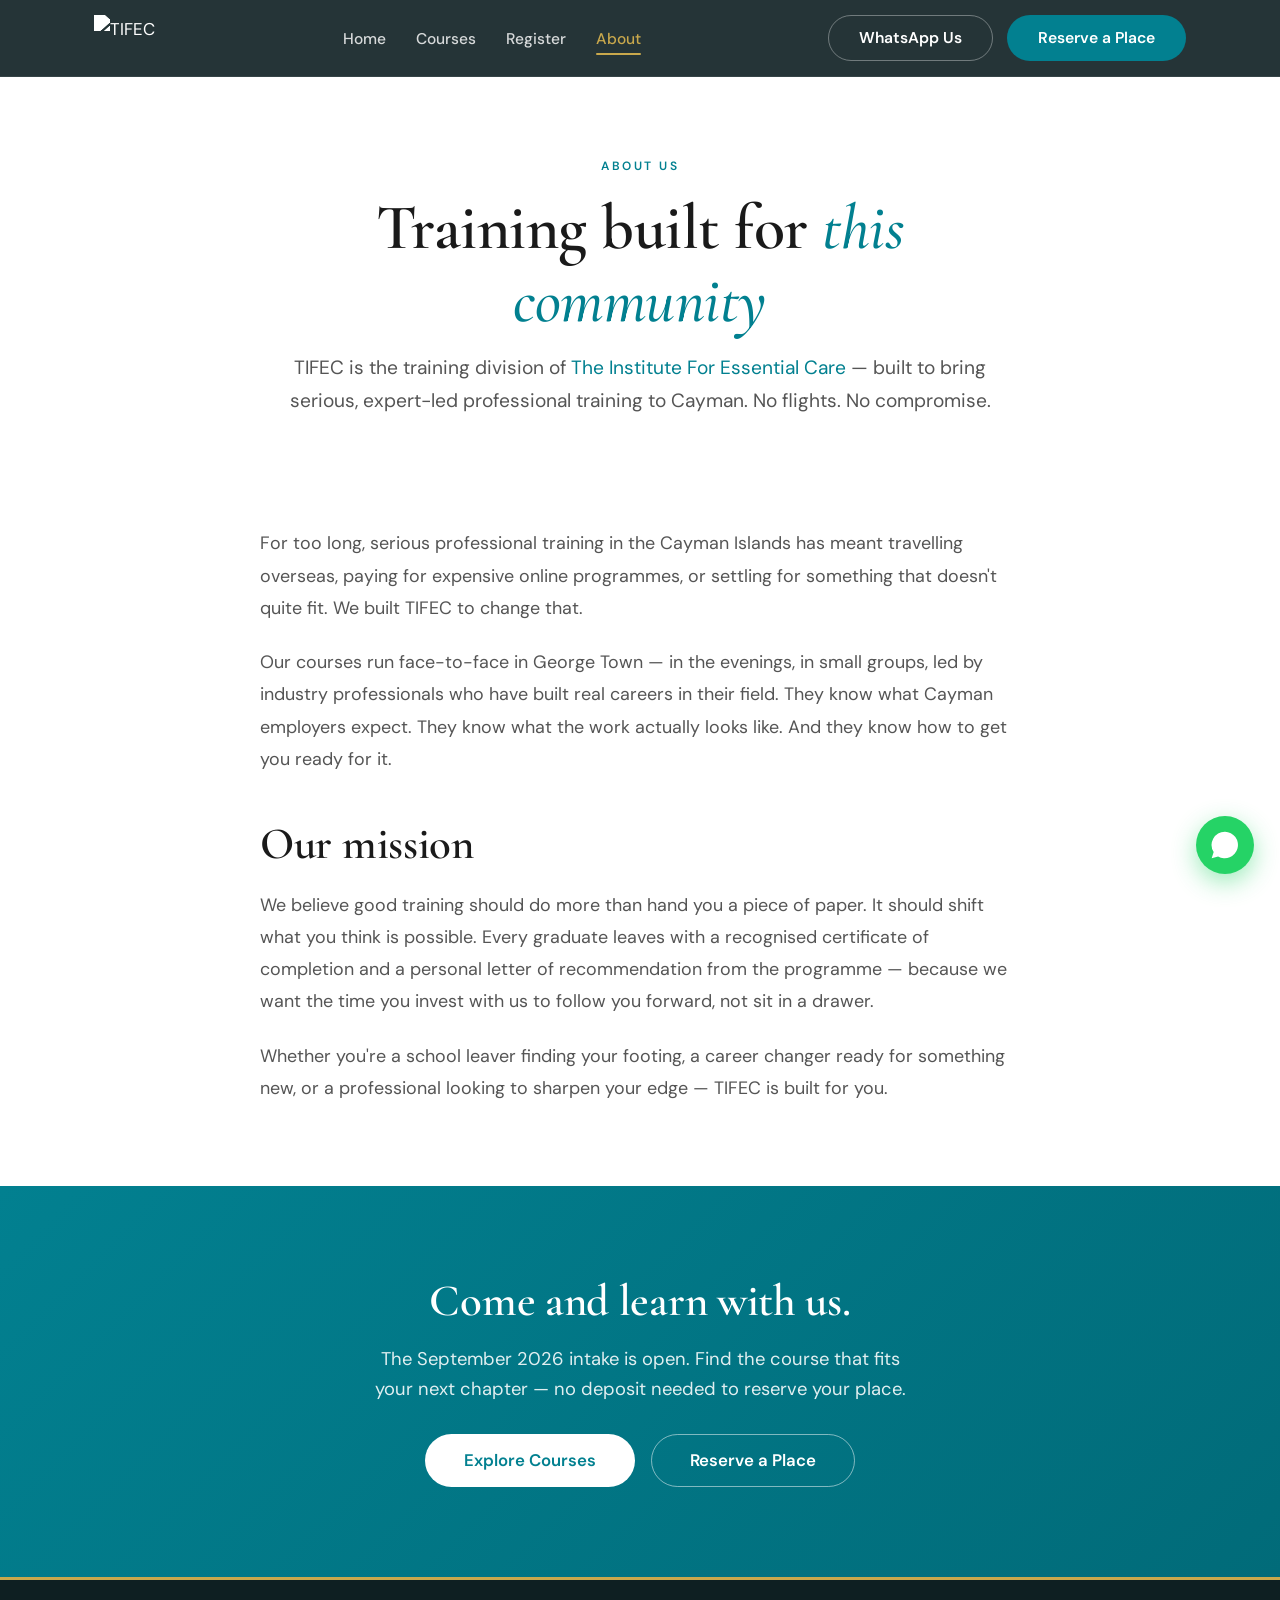
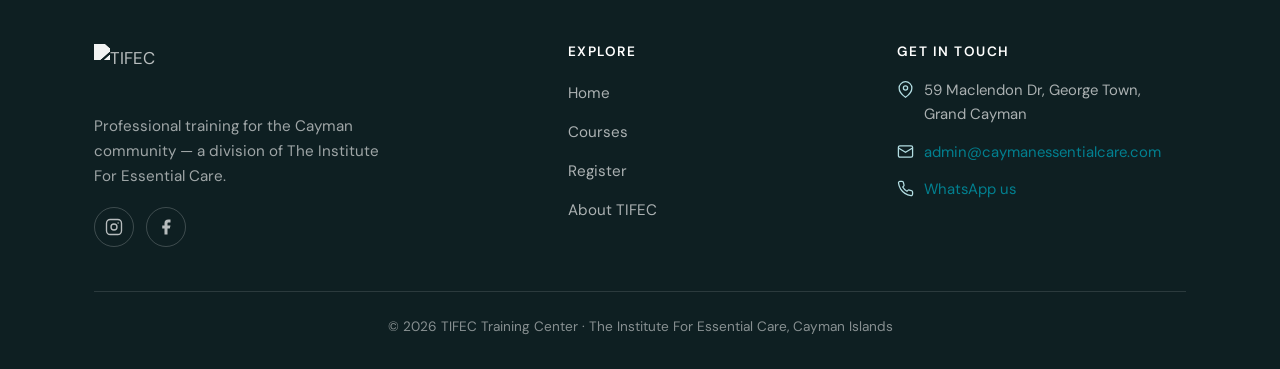
==== about.html @ be618140 "Initial commit — TIFEC Training Center site" ====
<!DOCTYPE html>
<html lang="en">
<head>
  <meta charset="UTF-8" />
  <meta name="viewport" content="width=device-width, initial-scale=1.0" />
  <title>About | TIFEC Training Center</title>
  <meta name="description" content="TIFEC Training Center is the training division of The Institute For Essential Care, Cayman Islands — practical skills for the local community." />
  <link rel="preconnect" href="https://fonts.googleapis.com" />
  <link rel="preconnect" href="https://fonts.gstatic.com" crossorigin />
  <link rel="stylesheet" href="css/styles.css" />
  <link rel="icon" href="https://images.squarespace-cdn.com/content/v1/658cf09bc342121da8222727/c6f5dc71-7a25-4ff6-af58-5a216bb04ed7/Original_logo-removebg-preview+3.png" />
</head>
<body>

  <!-- NAV -->
  <nav class="nav">
    <div class="nav-inner">
      <a href="index.html" class="nav-logo">
        <img src="https://images.squarespace-cdn.com/content/v1/658cf09bc342121da8222727/c6f5dc71-7a25-4ff6-af58-5a216bb04ed7/Original_logo-removebg-preview+3.png" alt="TIFEC" />
      </a>
      <ul class="nav-links">
        <li><a href="index.html">Home</a></li>
        <li><a href="courses.html">Courses</a></li>
        <li><a href="register.html">Register</a></li>
        <li><a href="about.html" class="active">About</a></li>
      </ul>
      <div class="nav-cta">
        <a href="https://wa.me/4407555476193" target="_blank" rel="noopener" class="btn btn-outline">WhatsApp Us</a>
        <a href="register.html" class="btn btn-primary">Reserve a Place</a>
      </div>
      <button class="nav-toggle" aria-label="Menu"><span></span><span></span><span></span></button>
    </div>
  </nav>

  <!-- HERO -->
  <header class="about-hero">
    <div class="container">
      <span class="eyebrow">About Us</span>
      <h1>Training built for <em>this community</em></h1>
      <p class="lead" style="margin-top:14px">TIFEC is the training division of <a href="https://www.caymanessentialcare.com" target="_blank" rel="noopener">The Institute For Essential Care</a> — built to bring serious, expert-led professional training to Cayman. No flights. No compromise.</p>
    </div>
  </header>

  <!-- PROSE -->
  <section class="section-sm">
    <div class="container">
      <div class="prose reveal">
        <p>For too long, serious professional training in the Cayman Islands has meant travelling overseas, paying for expensive online programmes, or settling for something that doesn't quite fit. We built TIFEC to change that.</p>

        <p>Our courses run face-to-face in George Town — in the evenings, in small groups, led by industry professionals who have built real careers in their field. They know what Cayman employers expect. They know what the work actually looks like. And they know how to get you ready for it.</p>

        <h2>Our mission</h2>
        <p>We believe good training should do more than hand you a piece of paper. It should shift what you think is possible. Every graduate leaves with a recognised certificate of completion and a personal letter of recommendation from the programme — because we want the time you invest with us to follow you forward, not sit in a drawer.</p>

        <p>Whether you're a school leaver finding your footing, a career changer ready for something new, or a professional looking to sharpen your edge — TIFEC is built for you.</p>
      </div>
    </div>
  </section>

  <!-- CTA BAND -->
  <section class="section cta-band">
    <div class="container reveal">
      <h2>Come and learn with us.</h2>
      <p>The September 2026 intake is open. Find the course that fits your next chapter — no deposit needed to reserve your place.</p>
      <div class="hero-actions">
        <a href="courses.html" class="btn btn-light btn-lg">Explore Courses</a>
        <a href="register.html" class="btn btn-outline btn-lg" style="color:#fff;border-color:rgba(255,255,255,0.5)">Reserve a Place</a>
      </div>
    </div>
  </section>

  <!-- FOOTER -->
  <footer class="footer">
    <div class="container">
      <div class="footer-grid">
        <div>
          <div class="footer-logo">
            <img src="https://images.squarespace-cdn.com/content/v1/658cf09bc342121da8222727/c6f5dc71-7a25-4ff6-af58-5a216bb04ed7/Original_logo-removebg-preview+3.png" alt="TIFEC" />
          </div>
          <p>Professional training for the Cayman community — a division of The Institute For Essential Care.</p>
          <div class="socials">
            <a href="https://instagram.com" target="_blank" rel="noopener" aria-label="Instagram"><svg viewBox="0 0 24 24" fill="none" stroke="currentColor" stroke-width="1.8"><rect x="2" y="2" width="20" height="20" rx="5"/><circle cx="12" cy="12" r="4"/><circle cx="17.5" cy="6.5" r="1" fill="currentColor" stroke="none"/></svg></a>
            <a href="https://facebook.com" target="_blank" rel="noopener" aria-label="Facebook"><svg viewBox="0 0 24 24" fill="currentColor"><path d="M18 2h-3a5 5 0 0 0-5 5v3H7v4h3v8h4v-8h3l1-4h-4V7a1 1 0 0 1 1-1h3z"/></svg></a>
          </div>
        </div>
        <div>
          <h4>Explore</h4>
          <ul>
            <li><a href="index.html">Home</a></li>
            <li><a href="courses.html">Courses</a></li>
            <li><a href="register.html">Register</a></li>
            <li><a href="about.html">About TIFEC</a></li>
          </ul>
        </div>
        <div>
          <h4>Get in Touch</h4>
          <div class="contact-item"><svg viewBox="0 0 24 24" fill="none" stroke="currentColor" stroke-width="1.8"><path d="M21 10c0 7-9 13-9 13s-9-6-9-13a9 9 0 0 1 18 0z"/><circle cx="12" cy="10" r="3"/></svg> 59 Maclendon Dr, George Town, Grand Cayman</div>
          <div class="contact-item"><svg viewBox="0 0 24 24" fill="none" stroke="currentColor" stroke-width="1.8"><rect x="2" y="4" width="20" height="16" rx="2"/><path d="M22 7l-10 6L2 7"/></svg> <a href="mailto:admin@caymanessentialcare.com">admin@caymanessentialcare.com</a></div>
          <div class="contact-item"><svg viewBox="0 0 24 24" fill="none" stroke="currentColor" stroke-width="1.8"><path d="M22 16.92v3a2 2 0 0 1-2.18 2 19.79 19.79 0 0 1-8.63-3.07 19.5 19.5 0 0 1-6-6 19.79 19.79 0 0 1-3.07-8.67A2 2 0 0 1 4.11 2h3a2 2 0 0 1 2 1.72c.13.96.36 1.9.7 2.81a2 2 0 0 1-.45 2.11L8.09 9.91a16 16 0 0 0 6 6l1.27-1.27a2 2 0 0 1 2.11-.45c.91.34 1.85.57 2.81.7A2 2 0 0 1 22 16.92z"/></svg> <a href="https://wa.me/4407555476193" target="_blank" rel="noopener">WhatsApp us</a></div>
        </div>
      </div>
      <div class="footer-bottom">
        © <span id="year">2026</span> TIFEC Training Center · The Institute For Essential Care, Cayman Islands
      </div>
    </div>
  </footer>

  <a href="https://wa.me/4407555476193" target="_blank" rel="noopener" class="wa-float" aria-label="Chat on WhatsApp">
    <svg viewBox="0 0 24 24" fill="currentColor"><path d="M17.5 14.4c-.3-.2-1.7-.9-2-1-.3-.1-.5-.1-.6.2-.2.3-.7 1-.9 1.1-.2.2-.3.2-.6.1-.3-.2-1.2-.5-2.3-1.4-.9-.8-1.4-1.7-1.6-2-.2-.3 0-.5.1-.6.1-.1.3-.3.4-.5.1-.2.2-.3.3-.5.1-.2 0-.4 0-.5-.1-.2-.6-1.5-.9-2-.2-.5-.4-.4-.6-.4h-.5c-.2 0-.5.1-.7.3-.2.3-.9.9-.9 2.2s1 2.6 1.1 2.7c.1.2 1.9 3 4.7 4.2.6.3 1.1.4 1.5.6.6.2 1.2.2 1.6.1.5-.1 1.7-.7 1.9-1.3.2-.7.2-1.2.2-1.3-.1-.2-.3-.2-.5-.3zM12 2a10 10 0 0 0-8.5 15.3L2 22l4.8-1.3A10 10 0 1 0 12 2z"/></svg>
  </a>

  <script src="js/main.js"></script>
</body>
</html>
---- css/styles.css ----
/* ============================================================
   TIFEC Professional Training Programs
   Brand: calm, warm, aspirational
   ============================================================ */

@import url('https://fonts.googleapis.com/css2?family=Cormorant+Garamond:ital,wght@0,400;0,500;0,600;0,700;1,400;1,500;1,600&family=DM+Sans:ital,opsz,wght@0,9..40,300;0,9..40,400;0,9..40,500;0,9..40,600;0,9..40,700;1,9..40,400&display=swap');

:root {
  --teal: #028090;
  --teal-dark: #016b79;
  --teal-light: #e8f5f6;
  --teal-mid: #b2dde2;
  --text: #1a1a1a;
  --muted: #555;
  --white: #ffffff;
  --bg-soft: #f7fafa;
  --border: #e3ecec;

  /* dark + accent tones (matched to caymanessentialcare palette) */
  --ink: #0e1f22;          /* darkest charcoal-teal */
  --ink-soft: #2d4448;     /* dark slate teal */
  --gold: #c9a84c;         /* brass accent */
  --gold-light: #e3c878;

  --serif: 'Cormorant Garamond', Georgia, serif;
  --sans: 'DM Sans', -apple-system, BlinkMacSystemFont, 'Segoe UI', sans-serif;

  --maxw: 1140px;
  --radius: 14px;
  --radius-sm: 10px;
  --shadow: 0 10px 40px rgba(2, 128, 144, 0.08);
  --shadow-hover: 0 18px 50px rgba(2, 128, 144, 0.16);
  --transition: 0.25s ease;
}

* { box-sizing: border-box; margin: 0; padding: 0; }

html { scroll-behavior: smooth; scroll-padding-top: 90px; }

body {
  font-family: var(--sans);
  color: var(--text);
  background: var(--white);
  line-height: 1.65;
  font-size: 17px;
  -webkit-font-smoothing: antialiased;
  overflow-x: hidden;
}

img { max-width: 100%; display: block; }

a { color: var(--teal); text-decoration: none; transition: color var(--transition); }
a:hover { color: var(--teal-dark); }

/* ---------- Typography ---------- */
h1, h2, h3, h4 { font-family: var(--serif); font-weight: 600; line-height: 1.15; color: var(--text); }
h1 { font-size: clamp(2.4rem, 5.2vw, 4rem); letter-spacing: -0.5px; }
h2 { font-size: clamp(1.9rem, 3.6vw, 2.8rem); letter-spacing: -0.3px; }
h3 { font-size: clamp(1.35rem, 2.2vw, 1.7rem); }
h4 { font-size: 1.2rem; }
em { font-style: italic; color: var(--teal); }
h1 em, h2 em, h3 em { font-weight: 500; }

p { color: var(--muted); }
.lead { font-size: 1.2rem; color: var(--muted); line-height: 1.7; }

/* ---------- Layout ---------- */
.container { max-width: var(--maxw); margin: 0 auto; padding: 0 24px; }
.section { padding: 90px 0; }
.section-sm { padding: 60px 0; }
.bg-soft { background: var(--bg-soft); }
.bg-teal-light { background: var(--teal-light); }
.text-center { text-align: center; }
.eyebrow {
  font-family: var(--sans);
  text-transform: uppercase;
  letter-spacing: 2.5px;
  font-size: 0.75rem;
  font-weight: 600;
  color: var(--teal);
  margin-bottom: 14px;
  display: block;
}
.section-head { max-width: 720px; margin: 0 auto 56px; text-align: center; }
.section-head p { margin-top: 16px; font-size: 1.1rem; }

/* ---------- Buttons ---------- */
.btn {
  display: inline-flex;
  align-items: center;
  gap: 9px;
  font-family: var(--sans);
  font-weight: 600;
  font-size: 0.98rem;
  padding: 14px 30px;
  border-radius: 50px;
  border: 1.5px solid transparent;
  cursor: pointer;
  transition: all var(--transition);
  text-align: center;
  line-height: 1;
}
.btn-primary { background: var(--teal); color: #fff; }
.btn-primary:hover { background: var(--teal-dark); color: #fff; transform: translateY(-2px); box-shadow: var(--shadow-hover); }
.btn-outline { background: transparent; color: var(--teal); border-color: var(--teal-mid); }
.btn-outline:hover { background: var(--teal-light); color: var(--teal-dark); transform: translateY(-2px); }
.btn-light { background: #fff; color: var(--teal); }
.btn-light:hover { background: var(--teal-light); transform: translateY(-2px); }
.btn-lg { padding: 17px 38px; font-size: 1.05rem; }
.btn-block { display: flex; width: 100%; justify-content: center; }

/* ---------- Navbar ---------- */
.nav {
  position: sticky;
  top: 0;
  z-index: 100;
  background: rgba(14, 31, 34, 0.9);
  backdrop-filter: blur(12px);
  border-bottom: 1px solid rgba(255, 255, 255, 0.08);
}
.nav-inner {
  display: flex;
  align-items: center;
  justify-content: space-between;
  height: 76px;
  max-width: var(--maxw);
  margin: 0 auto;
  padding: 0 24px;
}
.nav-logo img { height: 46px; width: auto; filter: brightness(0) invert(1); }
.nav-links { display: flex; align-items: center; gap: 30px; list-style: none; }
.nav-links a {
  color: rgba(255, 255, 255, 0.82);
  font-weight: 500;
  font-size: 0.97rem;
  position: relative;
  padding: 4px 0;
}
.nav-links a:hover, .nav-links a.active { color: var(--gold); }
.nav-links a.active::after {
  content: '';
  position: absolute;
  left: 0; bottom: -2px;
  width: 100%; height: 2px;
  background: var(--gold);
  border-radius: 2px;
}
.nav-cta { display: flex; align-items: center; gap: 14px; }
/* nav outline button adapts to the dark bar */
.nav .btn-outline { color: #fff; border-color: rgba(255, 255, 255, 0.35); }
.nav .btn-outline:hover { background: rgba(255, 255, 255, 0.1); color: #fff; border-color: rgba(255, 255, 255, 0.5); }
.nav-toggle {
  display: none;
  background: none;
  border: none;
  cursor: pointer;
  padding: 8px;
  flex-direction: column;
  gap: 5px;
}
.nav-toggle span {
  display: block;
  width: 24px; height: 2px;
  background: #fff;
  border-radius: 2px;
  transition: var(--transition);
}

/* ---------- Hero ---------- */
.hero {
  position: relative;
  background:
    linear-gradient(150deg, var(--ink) 0%, #013f48 60%, #015462 100%);
  padding: 100px 0 110px;
  overflow: hidden;
}
.hero::before {
  content: '';
  position: absolute;
  top: -140px; right: -120px;
  width: 480px; height: 480px;
  background: radial-gradient(circle, rgba(2,128,144,0.4) 0%, rgba(2,128,144,0) 70%);
  border-radius: 50%;
}
.hero::after {
  content: '';
  position: absolute;
  bottom: -180px; left: -120px;
  width: 460px; height: 460px;
  background: radial-gradient(circle, rgba(201,168,76,0.12) 0%, rgba(201,168,76,0) 70%);
  border-radius: 50%;
}
.hero .container { position: relative; z-index: 2; max-width: 880px; text-align: center; }
.hero .badge {
  display: inline-block;
  background: rgba(255,255,255,0.07);
  border: 1px solid rgba(201,168,76,0.5);
  color: var(--gold-light);
  font-weight: 600;
  font-size: 0.82rem;
  letter-spacing: 0.5px;
  padding: 8px 18px;
  border-radius: 50px;
  margin-bottom: 28px;
  backdrop-filter: blur(4px);
}
.hero h1 { margin-bottom: 22px; color: #fff; }
.hero h1 em { color: var(--gold); }
.hero p { font-size: 1.25rem; max-width: 660px; margin: 0 auto 36px; color: rgba(255,255,255,0.82); }
.hero-actions { display: flex; gap: 16px; justify-content: center; flex-wrap: wrap; }
/* hero outline button on the dark backdrop */
.hero .btn-outline { color: #fff; border-color: rgba(255,255,255,0.4); }
.hero .btn-outline:hover { background: rgba(255,255,255,0.12); color: #fff; border-color: rgba(255,255,255,0.6); }

/* ---------- Pillars ---------- */
.pillars { display: grid; grid-template-columns: repeat(3, 1fr); gap: 28px; }
.pillar {
  text-align: center;
  padding: 38px 28px;
  background: #fff;
  border: 1px solid var(--border);
  border-radius: var(--radius);
  transition: var(--transition);
}
.pillar:hover { transform: translateY(-4px); box-shadow: var(--shadow); border-color: var(--teal-mid); }
.pillar-icon {
  width: 64px; height: 64px;
  margin: 0 auto 20px;
  background: var(--teal-light);
  border-radius: 50%;
  display: flex; align-items: center; justify-content: center;
  color: var(--teal);
}
.pillar-icon svg { width: 30px; height: 30px; }
.pillar h3 { font-size: 1.3rem; margin-bottom: 10px; }
.pillar p { font-size: 0.98rem; }

/* ---------- Course cards ---------- */
.course-grid { display: grid; grid-template-columns: repeat(2, 1fr); gap: 28px; }
.course-card {
  background: #fff;
  border: 1px solid var(--border);
  border-radius: var(--radius);
  padding: 36px;
  display: flex;
  flex-direction: column;
  transition: var(--transition);
  position: relative;
  overflow: hidden;
}
.course-card::before {
  content: '';
  position: absolute;
  top: 0; left: 0;
  width: 100%; height: 4px;
  background: linear-gradient(90deg, var(--teal), var(--gold));
  transform: scaleX(0);
  transform-origin: left;
  transition: transform var(--transition);
}
.course-card:hover { transform: translateY(-5px); box-shadow: var(--shadow-hover); border-color: var(--teal-mid); }
.course-card:hover::before { transform: scaleX(1); }
.course-card .tag {
  display: inline-block;
  font-size: 0.72rem;
  text-transform: uppercase;
  letter-spacing: 1.5px;
  font-weight: 600;
  color: var(--teal);
  background: var(--teal-light);
  padding: 5px 12px;
  border-radius: 50px;
  margin-bottom: 18px;
  align-self: flex-start;
}
.course-card h3 { margin-bottom: 12px; }
.course-card p { font-size: 1rem; margin-bottom: 20px; }
.course-card .meta { font-size: 0.9rem; color: var(--muted); margin-bottom: 22px; display: flex; flex-direction: column; gap: 6px; }
.course-card .meta span { display: flex; align-items: center; gap: 8px; }
.course-card .meta svg { width: 16px; height: 16px; color: var(--teal); flex-shrink: 0; }
.course-card .card-link { margin-top: auto; font-weight: 600; display: inline-flex; align-items: center; gap: 6px; }
.course-card .card-link svg { width: 16px; height: 16px; transition: transform var(--transition); }
.course-card:hover .card-link svg { transform: translateX(4px); }

/* ---------- Quote / social proof ---------- */
.quote-section {
  background: linear-gradient(150deg, var(--ink) 0%, var(--ink-soft) 100%);
  color: #fff;
  text-align: center;
  position: relative;
  overflow: hidden;
}
.quote-section::before {
  content: '';
  position: absolute;
  top: -140px; right: -120px;
  width: 420px; height: 420px;
  background: radial-gradient(circle, rgba(2,128,144,0.28) 0%, rgba(2,128,144,0) 70%);
  border-radius: 50%;
}
.quote-section .container { max-width: 820px; position: relative; z-index: 2; }
.quote-section blockquote {
  font-family: var(--serif);
  font-size: clamp(1.8rem, 3.6vw, 2.7rem);
  line-height: 1.3;
  font-weight: 500;
}
.quote-section blockquote em { color: var(--gold); font-style: italic; }
.quote-section .sub { margin-top: 22px; color: rgba(255,255,255,0.8); font-size: 1.1rem; }
.quote-section .sub::before {
  content: '';
  display: block;
  width: 54px; height: 2px;
  background: var(--gold);
  margin: 0 auto 22px;
  border-radius: 2px;
}

/* ---------- Forms ---------- */
.form-card {
  background: #fff;
  border-radius: var(--radius);
  box-shadow: var(--shadow);
  padding: 44px;
  border: 1px solid var(--border);
}
.form-grid { display: grid; grid-template-columns: 1fr 1fr; gap: 20px; }
.form-group { display: flex; flex-direction: column; gap: 7px; }
.form-group.full { grid-column: 1 / -1; }
.form-group label { font-size: 0.9rem; font-weight: 600; color: var(--text); }
.form-group label .req { color: var(--teal); }
.form-control {
  font-family: var(--sans);
  font-size: 1rem;
  padding: 13px 16px;
  border: 1.5px solid var(--border);
  border-radius: var(--radius-sm);
  background: var(--bg-soft);
  color: var(--text);
  transition: var(--transition);
  width: 100%;
}
.form-control:focus { outline: none; border-color: var(--teal); background: #fff; box-shadow: 0 0 0 3px rgba(2,128,144,0.1); }
select.form-control { appearance: none; background-image: url("data:image/svg+xml,%3Csvg xmlns='http://www.w3.org/2000/svg' width='16' height='16' fill='none' stroke='%23028090' stroke-width='2' viewBox='0 0 24 24'%3E%3Cpath d='M6 9l6 6 6-6'/%3E%3C/svg%3E"); background-repeat: no-repeat; background-position: right 16px center; padding-right: 44px; }
.checkbox-row { display: flex; align-items: flex-start; gap: 11px; }
.checkbox-row input { width: 19px; height: 19px; margin-top: 3px; accent-color: var(--teal); flex-shrink: 0; cursor: pointer; }
.checkbox-row label { font-weight: 400; color: var(--muted); font-size: 0.95rem; cursor: pointer; }
.form-note { font-size: 0.85rem; color: var(--muted); margin-top: 6px; }

/* form success message */
.form-success {
  display: none;
  text-align: center;
  padding: 30px;
  background: var(--teal-light);
  border: 1.5px solid var(--teal-mid);
  border-radius: var(--radius);
  color: var(--teal-dark);
}
.form-success.show { display: block; animation: fadeUp 0.5s ease; }
.form-success svg { width: 52px; height: 52px; color: var(--teal); margin: 0 auto 14px; }
.form-success h3 { color: var(--teal-dark); margin-bottom: 8px; }
.form-success p { color: var(--teal-dark); opacity: 0.85; }
@keyframes fadeUp { from { opacity: 0; transform: translateY(12px); } to { opacity: 1; transform: translateY(0); } }

/* ---------- Course detail page ---------- */
.course-hero { background: var(--teal-light); padding: 70px 0; }
.course-hero .container { max-width: 900px; }
.course-hero .breadcrumb { font-size: 0.9rem; color: var(--muted); margin-bottom: 18px; }
.course-hero .breadcrumb a { color: var(--teal); }
.course-hero h1 { margin-bottom: 18px; }
.course-hero .facilitator { font-size: 1.1rem; color: var(--muted); }
.course-hero .facilitator strong { color: var(--text); }

.course-layout { display: grid; grid-template-columns: 1fr 340px; gap: 50px; align-items: start; }
.course-main h2 { margin: 0 0 20px; }
.course-main h2:not(:first-child) { margin-top: 48px; }
.course-main ul { margin: 0 0 10px; padding-left: 0; list-style: none; }
.course-main ul li {
  position: relative;
  padding: 8px 0 8px 30px;
  color: var(--muted);
  border-bottom: 1px solid var(--border);
}
.course-main ul li::before {
  content: '';
  position: absolute;
  left: 0; top: 16px;
  width: 16px; height: 16px;
  background: var(--teal-light);
  border-radius: 50%;
}
.course-main ul li::after {
  content: '';
  position: absolute;
  left: 5px; top: 21px;
  width: 6px; height: 6px;
  background: var(--teal);
  border-radius: 50%;
}

.fact-grid { display: grid; grid-template-columns: repeat(2, 1fr); gap: 16px; margin-bottom: 10px; }
.fact {
  background: var(--bg-soft);
  border: 1px solid var(--border);
  border-radius: var(--radius-sm);
  padding: 18px;
}
.fact .label { font-size: 0.75rem; text-transform: uppercase; letter-spacing: 1px; color: var(--teal); font-weight: 600; margin-bottom: 4px; }
.fact .value { font-weight: 500; color: var(--text); font-size: 0.98rem; }

/* sidebar */
.course-sidebar {
  position: sticky;
  top: 96px;
  background: #fff;
  border: 1px solid var(--border);
  border-radius: var(--radius);
  box-shadow: var(--shadow);
  padding: 30px;
}
.course-sidebar h3 { font-size: 1.4rem; margin-bottom: 6px; }
.course-sidebar .side-sub { font-size: 0.9rem; color: var(--muted); margin-bottom: 22px; }
.price-option {
  border: 1.5px solid var(--border);
  border-radius: var(--radius-sm);
  padding: 16px;
  margin-bottom: 12px;
  transition: var(--transition);
}
.price-option:hover { border-color: var(--teal-mid); }
.price-option.featured { border-color: var(--gold); background: var(--teal-light); position: relative; }
.price-option.featured::after {
  content: 'Best value';
  position: absolute;
  top: -10px; right: 14px;
  background: var(--gold);
  color: var(--ink);
  font-size: 0.66rem;
  font-weight: 700;
  letter-spacing: 0.5px;
  text-transform: uppercase;
  padding: 3px 9px;
  border-radius: 50px;
}
.price-option .po-name { font-size: 0.82rem; text-transform: uppercase; letter-spacing: 1px; color: var(--muted); font-weight: 600; }
.price-option .po-amount { font-family: var(--serif); font-size: 1.7rem; font-weight: 600; color: var(--text); margin: 2px 0; }
.price-option .po-detail { font-size: 0.85rem; color: var(--muted); }
.price-option.featured .po-amount { color: var(--teal-dark); }
.sidebar-tbc { text-align: center; padding: 20px; background: var(--bg-soft); border-radius: var(--radius-sm); color: var(--muted); margin-bottom: 16px; }

/* assessment table */
.assess-table { width: 100%; border-collapse: collapse; margin-top: 6px; }
.assess-table td { padding: 12px 0; border-bottom: 1px solid var(--border); color: var(--muted); }
.assess-table td:last-child { text-align: right; font-weight: 600; color: var(--teal); font-family: var(--serif); font-size: 1.15rem; }

/* ---------- About page ---------- */
.about-hero { padding: 80px 0 50px; text-align: center; }
.about-hero .container { max-width: 760px; }
.prose { max-width: 760px; margin: 0 auto; }
.prose p { font-size: 1.12rem; margin-bottom: 22px; line-height: 1.8; }
.prose h2 { margin: 44px 0 18px; }

/* ---------- Pay / deposit ---------- */
.pay-card {
  background: #fff;
  border: 1px solid var(--border);
  border-radius: var(--radius);
  padding: 36px;
  box-shadow: var(--shadow);
}
.pay-card h3 { margin-bottom: 8px; }
.bank-details { background: var(--bg-soft); border-radius: var(--radius-sm); padding: 24px; margin-top: 10px; }
.bank-details dl { display: grid; grid-template-columns: auto 1fr; gap: 10px 20px; }
.bank-details dt { font-weight: 600; color: var(--text); }
.bank-details dd { color: var(--muted); }
.callout {
  background: var(--teal-light);
  border-left: 4px solid var(--teal);
  border-radius: var(--radius-sm);
  padding: 18px 22px;
  color: var(--teal-dark);
  font-size: 0.97rem;
}

/* ---------- Footer ---------- */
.footer { background: var(--ink); color: rgba(255,255,255,0.75); padding: 64px 0 30px; border-top: 3px solid var(--gold); }
.footer-grid { display: grid; grid-template-columns: 1.5fr 1fr 1fr; gap: 40px; margin-bottom: 44px; }
.footer-logo img { height: 52px; margin-bottom: 18px; filter: brightness(0) invert(1); opacity: 0.95; }
.footer p { color: rgba(255,255,255,0.6); font-size: 0.95rem; max-width: 300px; }
.footer h4 { color: #fff; font-family: var(--sans); font-size: 0.85rem; text-transform: uppercase; letter-spacing: 1.5px; margin-bottom: 18px; font-weight: 600; }
.footer ul { list-style: none; }
.footer ul li { margin-bottom: 11px; }
.footer ul a { color: rgba(255,255,255,0.65); font-size: 0.95rem; }
.footer ul a:hover { color: var(--teal-mid); }
.footer .contact-item { display: flex; align-items: flex-start; gap: 10px; margin-bottom: 13px; font-size: 0.93rem; color: rgba(255,255,255,0.65); }
.footer .contact-item svg { width: 17px; height: 17px; color: var(--teal-mid); margin-top: 3px; flex-shrink: 0; }
.footer .socials { display: flex; gap: 12px; margin-top: 18px; }
.footer .socials a {
  width: 40px; height: 40px;
  border: 1px solid rgba(255,255,255,0.2);
  border-radius: 50%;
  display: flex; align-items: center; justify-content: center;
  color: rgba(255,255,255,0.7);
  transition: var(--transition);
}
.footer .socials a:hover { background: var(--teal); border-color: var(--teal); color: #fff; }
.footer .socials svg { width: 18px; height: 18px; }
.footer-bottom { border-top: 1px solid rgba(255,255,255,0.12); padding-top: 24px; text-align: center; font-size: 0.85rem; color: rgba(255,255,255,0.5); }

/* ---------- WhatsApp float ---------- */
.wa-float {
  position: fixed;
  bottom: 26px; right: 26px;
  width: 58px; height: 58px;
  background: #25d366;
  border-radius: 50%;
  display: flex; align-items: center; justify-content: center;
  box-shadow: 0 8px 24px rgba(37,211,102,0.45);
  z-index: 90;
  transition: var(--transition);
  animation: waPulse 2.5s infinite;
}
.wa-float:hover { transform: scale(1.08); }
.wa-float svg { width: 32px; height: 32px; color: #fff; }
@keyframes waPulse {
  0% { box-shadow: 0 8px 24px rgba(37,211,102,0.45), 0 0 0 0 rgba(37,211,102,0.4); }
  70% { box-shadow: 0 8px 24px rgba(37,211,102,0.45), 0 0 0 16px rgba(37,211,102,0); }
  100% { box-shadow: 0 8px 24px rgba(37,211,102,0.45), 0 0 0 0 rgba(37,211,102,0); }
}

/* ---------- CTA band ---------- */
.cta-band { background: linear-gradient(135deg, var(--teal) 0%, var(--teal-dark) 100%); color: #fff; text-align: center; }
.cta-band h2 { color: #fff; margin-bottom: 16px; }
.cta-band p { color: rgba(255,255,255,0.88); font-size: 1.15rem; max-width: 560px; margin: 0 auto 30px; }

/* ---------- Reveal animation ---------- */
.reveal { opacity: 0; transform: translateY(24px); transition: opacity 0.7s ease, transform 0.7s ease; }
.reveal.in { opacity: 1; transform: translateY(0); }

/* ---------- Responsive ---------- */
@media (max-width: 940px) {
  .course-layout { grid-template-columns: 1fr; }
  .course-sidebar { position: static; }
  .footer-grid { grid-template-columns: 1fr 1fr; }
}
@media (max-width: 768px) {
  body { font-size: 16px; }
  .section { padding: 64px 0; }
  .nav-links {
    position: fixed;
    top: 76px; left: 0;
    width: 100%;
    flex-direction: column;
    align-items: flex-start;
    background: var(--ink);
    border-bottom: 1px solid rgba(255,255,255,0.1);
    padding: 18px 24px 28px;
    gap: 4px;
    transform: translateY(-130%);
    transition: transform 0.3s ease;
    box-shadow: 0 18px 40px rgba(0,0,0,0.3);
  }
  .nav-links.open { transform: translateY(0); }
  .nav-links li { width: 100%; }
  .nav-links a { display: block; padding: 12px 0; width: 100%; border-bottom: 1px solid rgba(255,255,255,0.1); }
  .nav-links a.active::after { display: none; }
  .nav-toggle { display: flex; }
  .nav-cta .btn-outline { display: none; }
  .pillars { grid-template-columns: 1fr; gap: 18px; }
  .course-grid { grid-template-columns: 1fr; }
  .form-grid { grid-template-columns: 1fr; }
  .fact-grid { grid-template-columns: 1fr; }
  .form-card { padding: 28px; }
  .footer-grid { grid-template-columns: 1fr; gap: 32px; }
  .hero { padding: 70px 0 80px; }
}
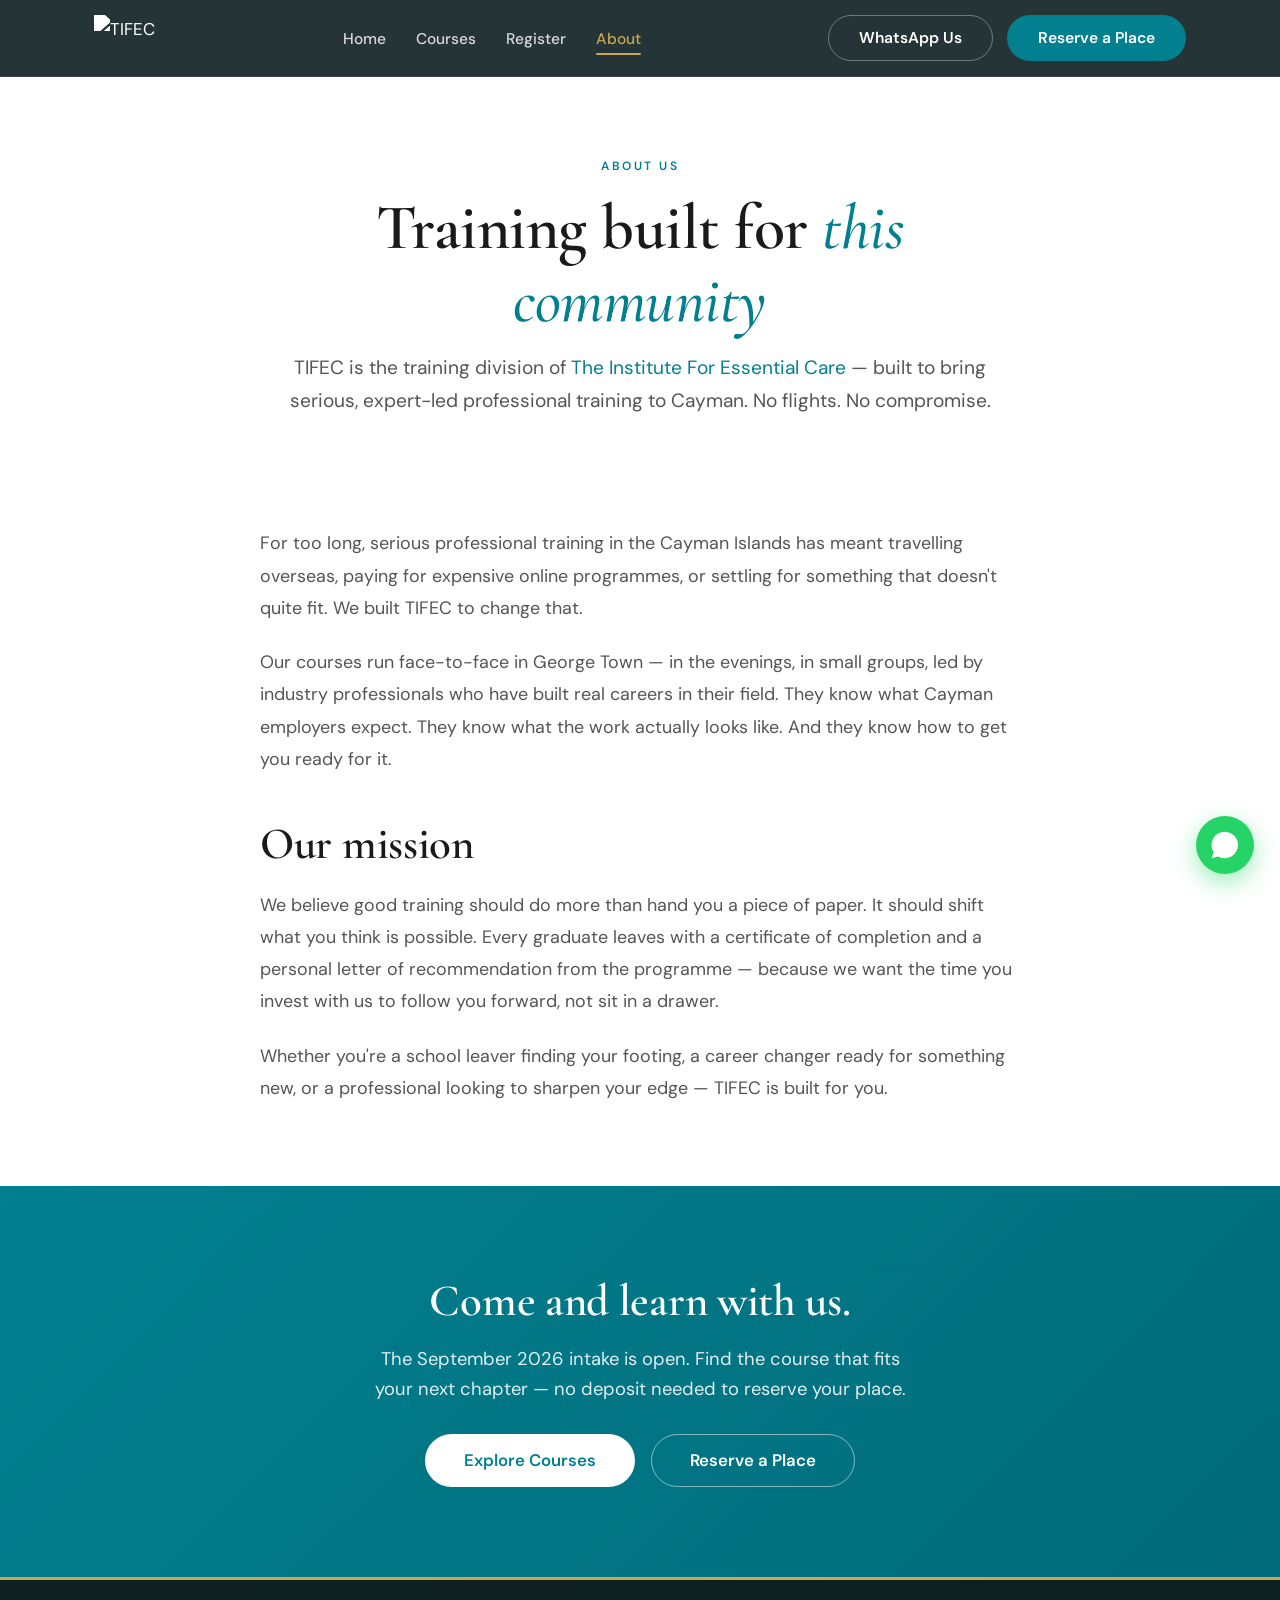
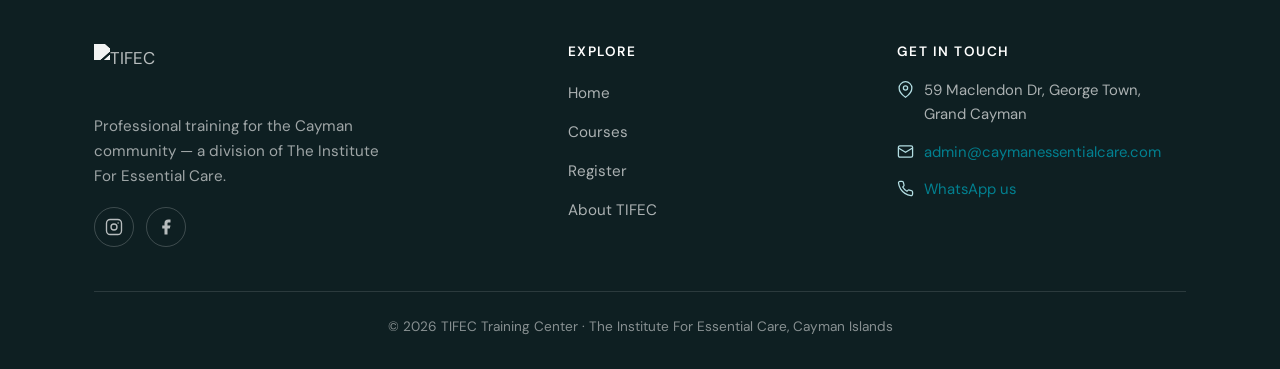
==== commit d5839d8b: "Copy: remove accreditation-implying wording (recognised/credentials)" ====
--- a/about.html
+++ b/about.html
@@ -50,7 +50,7 @@
         <p>Our courses run face-to-face in George Town — in the evenings, in small groups, led by industry professionals who have built real careers in their field. They know what Cayman employers expect. They know what the work actually looks like. And they know how to get you ready for it.</p>
 
         <h2>Our mission</h2>
-        <p>We believe good training should do more than hand you a piece of paper. It should shift what you think is possible. Every graduate leaves with a recognised certificate of completion and a personal letter of recommendation from the programme — because we want the time you invest with us to follow you forward, not sit in a drawer.</p>
+        <p>We believe good training should do more than hand you a piece of paper. It should shift what you think is possible. Every graduate leaves with a certificate of completion and a personal letter of recommendation from the programme — because we want the time you invest with us to follow you forward, not sit in a drawer.</p>
 
         <p>Whether you're a school leaver finding your footing, a career changer ready for something new, or a professional looking to sharpen your edge — TIFEC is built for you.</p>
       </div>
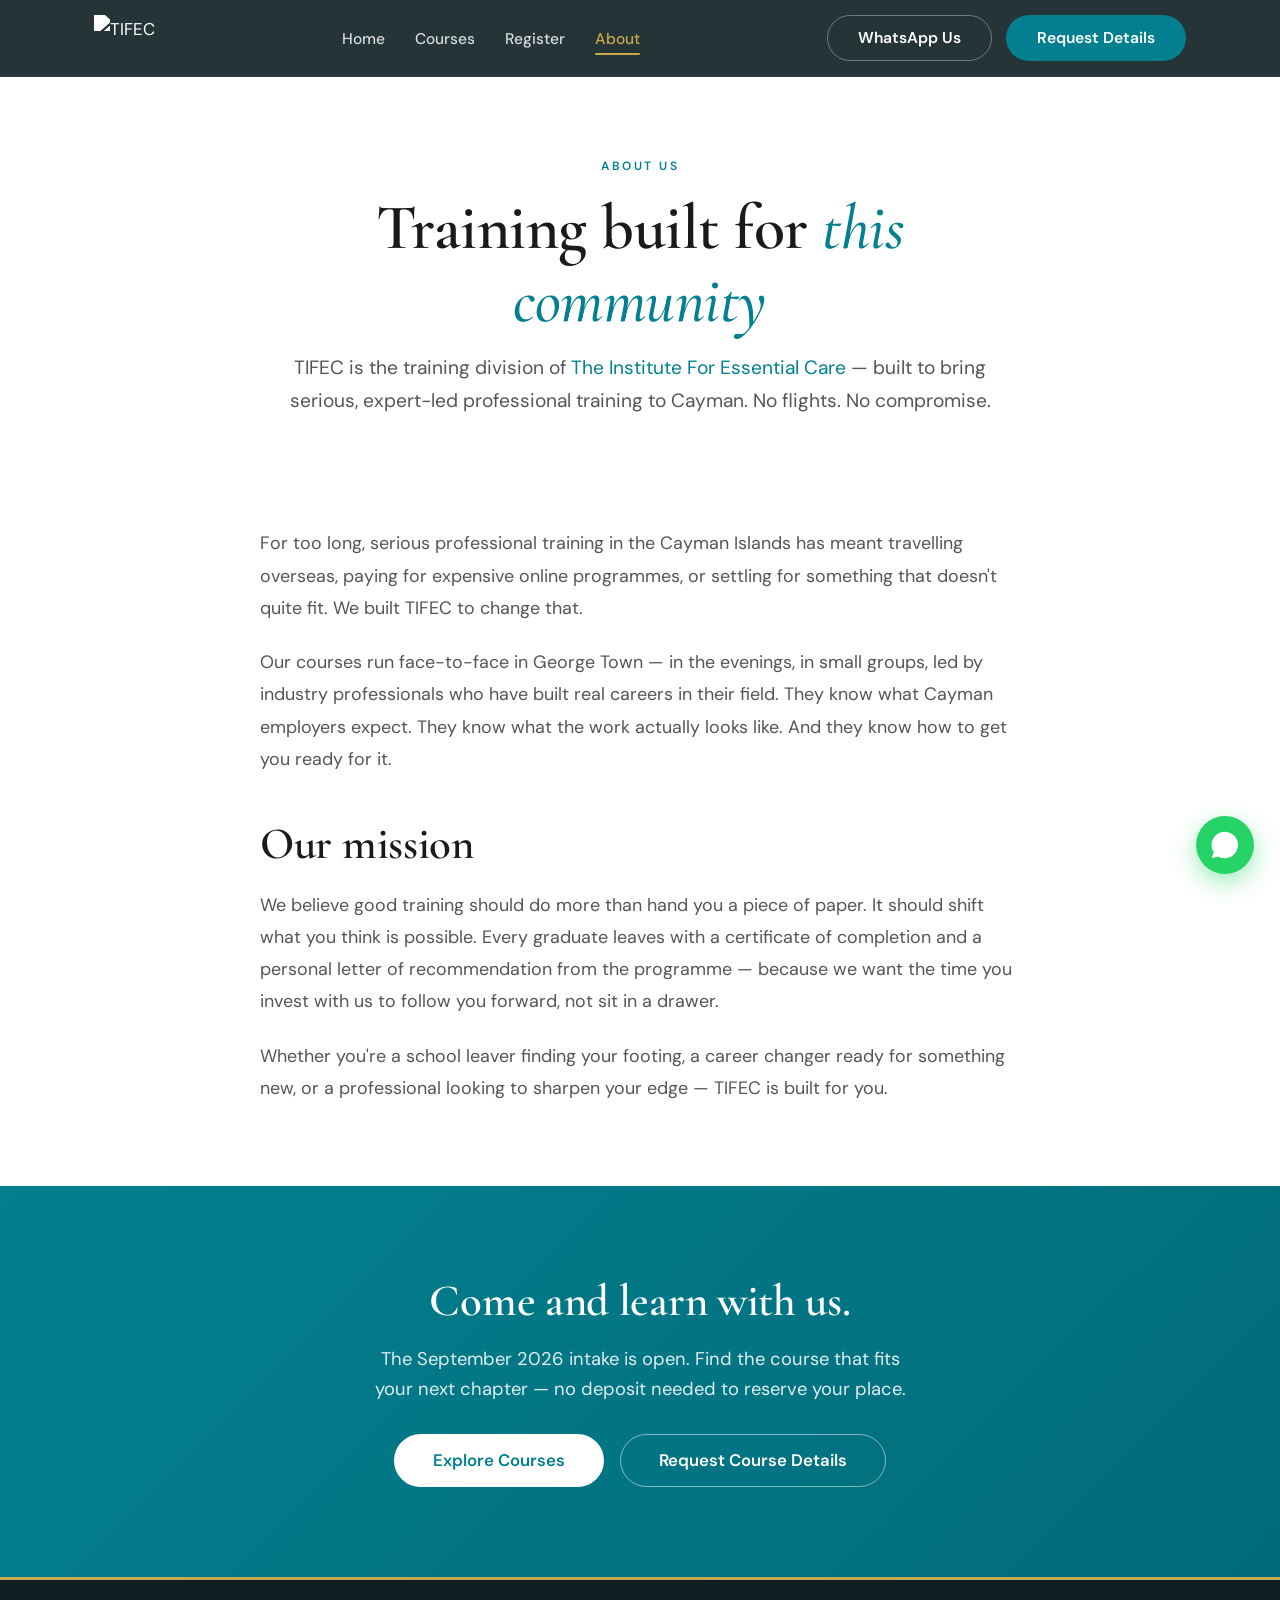
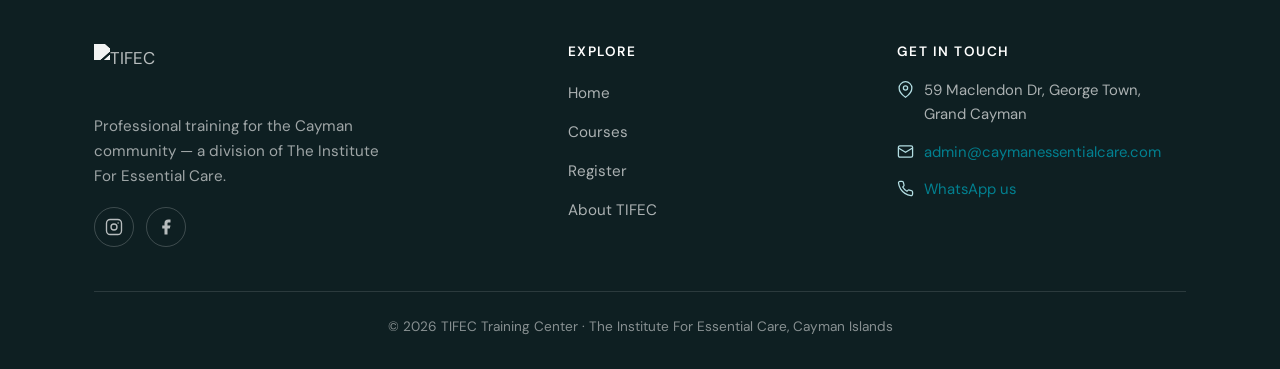
==== commit cd57b28d: "CTAs: reframe to 'Request (Course) Details' for info-seeking intent" ====
--- a/about.html
+++ b/about.html
@@ -26,7 +26,7 @@
       </ul>
       <div class="nav-cta">
         <a href="https://wa.me/4407555476193" target="_blank" rel="noopener" class="btn btn-outline">WhatsApp Us</a>
-        <a href="register.html" class="btn btn-primary">Reserve a Place</a>
+        <a href="register.html" class="btn btn-primary">Request Details</a>
       </div>
       <button class="nav-toggle" aria-label="Menu"><span></span><span></span><span></span></button>
     </div>
@@ -64,7 +64,7 @@
       <p>The September 2026 intake is open. Find the course that fits your next chapter — no deposit needed to reserve your place.</p>
       <div class="hero-actions">
         <a href="courses.html" class="btn btn-light btn-lg">Explore Courses</a>
-        <a href="register.html" class="btn btn-outline btn-lg" style="color:#fff;border-color:rgba(255,255,255,0.5)">Reserve a Place</a>
+        <a href="register.html" class="btn btn-outline btn-lg" style="color:#fff;border-color:rgba(255,255,255,0.5)">Request Course Details</a>
       </div>
     </div>
   </section>
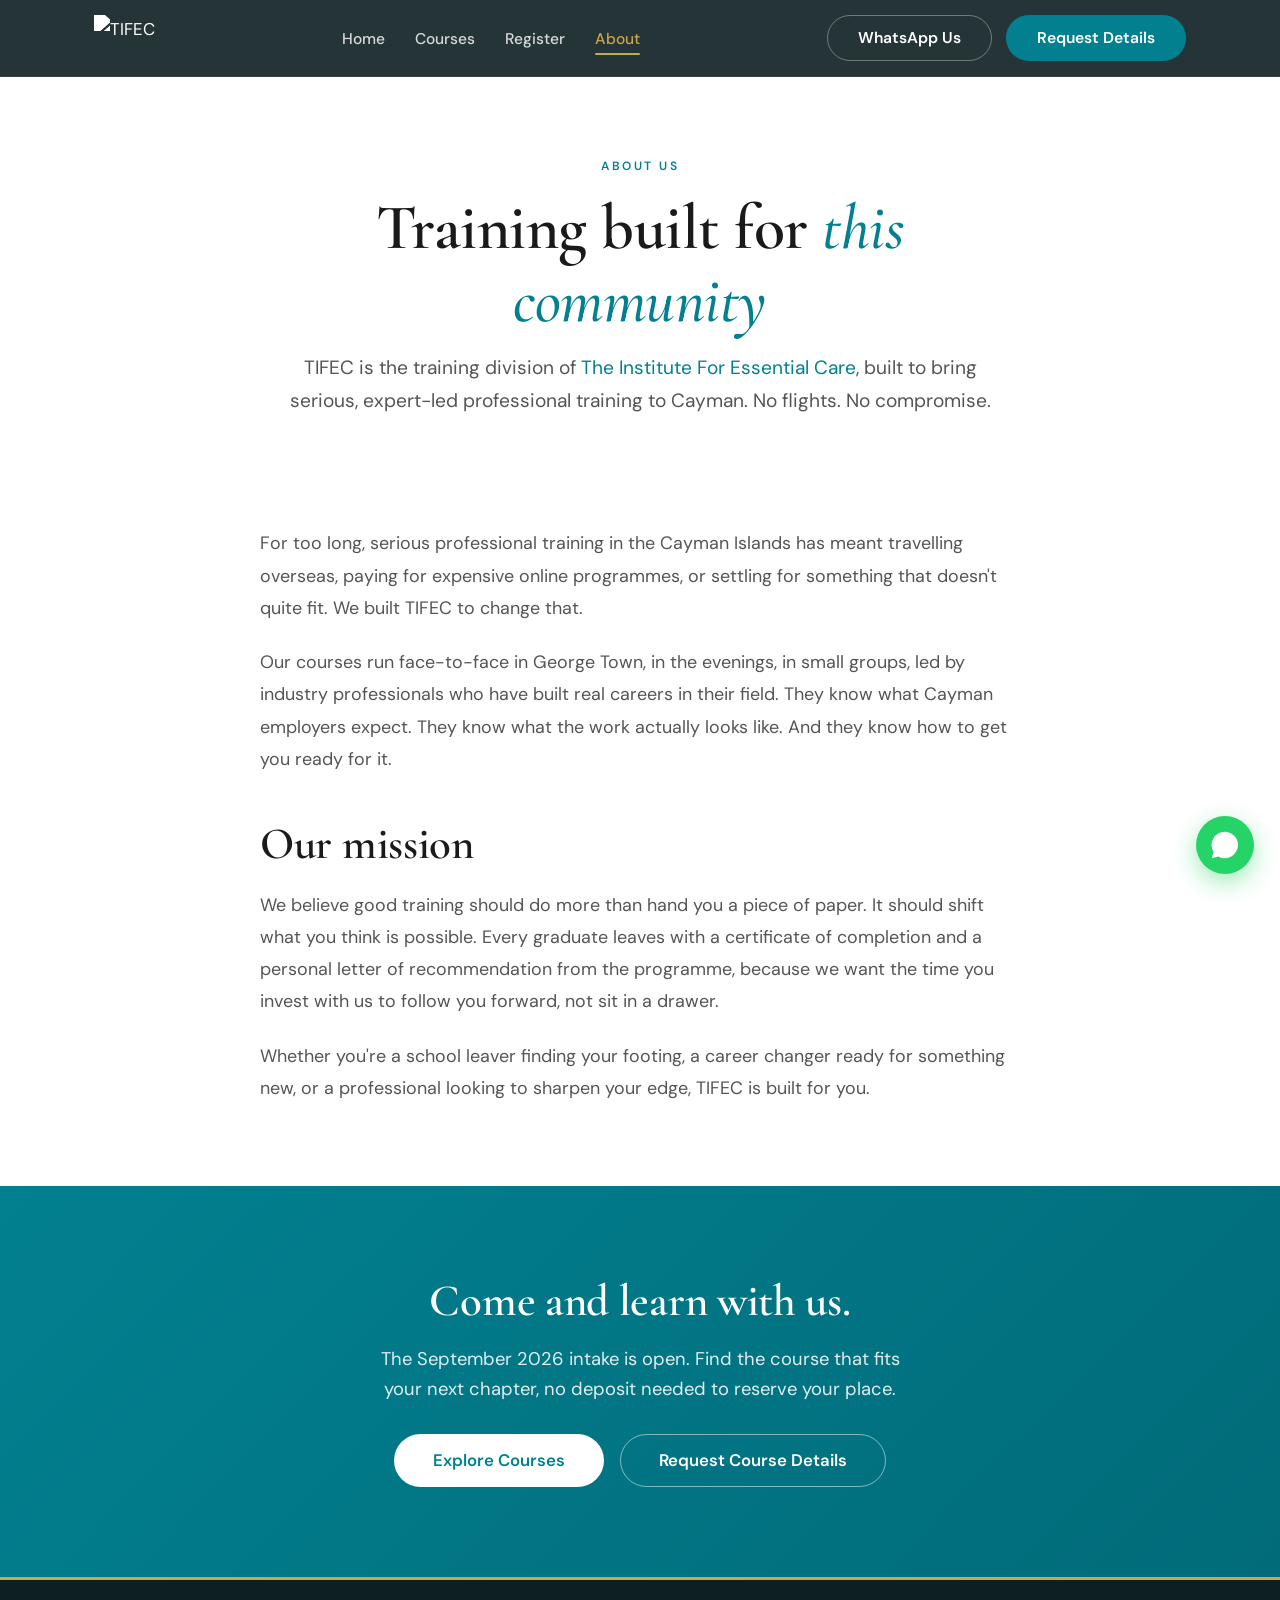
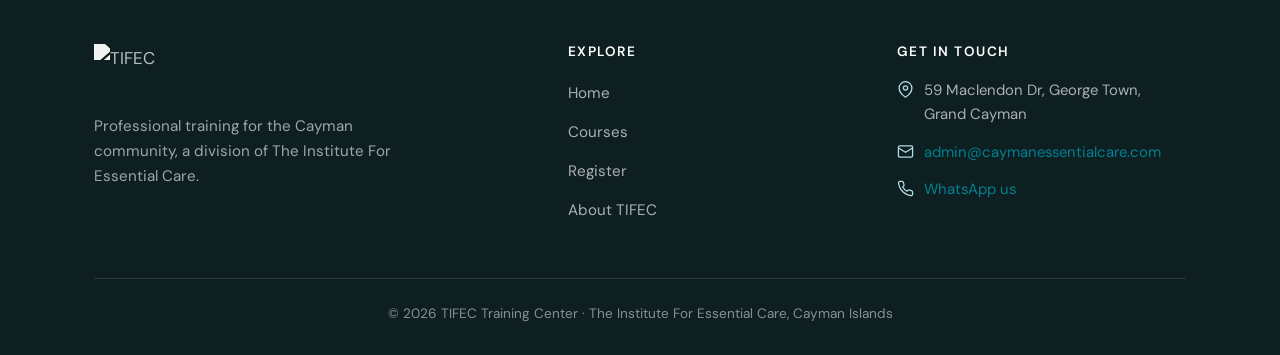
==== commit 790f6fe7: "Remove placeholder social links; replace em dashes with natural punctuation site-wide" ====
--- a/about.html
+++ b/about.html
@@ -4,7 +4,7 @@
   <meta charset="UTF-8" />
   <meta name="viewport" content="width=device-width, initial-scale=1.0" />
   <title>About | TIFEC Training Center</title>
-  <meta name="description" content="TIFEC Training Center is the training division of The Institute For Essential Care, Cayman Islands — practical skills for the local community." />
+  <meta name="description" content="TIFEC Training Center is the training division of The Institute For Essential Care, Cayman Islands, practical skills for the local community." />
   <link rel="preconnect" href="https://fonts.googleapis.com" />
   <link rel="preconnect" href="https://fonts.gstatic.com" crossorigin />
   <link rel="stylesheet" href="css/styles.css" />
@@ -37,7 +37,7 @@
     <div class="container">
       <span class="eyebrow">About Us</span>
       <h1>Training built for <em>this community</em></h1>
-      <p class="lead" style="margin-top:14px">TIFEC is the training division of <a href="https://www.caymanessentialcare.com" target="_blank" rel="noopener">The Institute For Essential Care</a> — built to bring serious, expert-led professional training to Cayman. No flights. No compromise.</p>
+      <p class="lead" style="margin-top:14px">TIFEC is the training division of <a href="https://www.caymanessentialcare.com" target="_blank" rel="noopener">The Institute For Essential Care</a>, built to bring serious, expert-led professional training to Cayman. No flights. No compromise.</p>
     </div>
   </header>
 
@@ -47,12 +47,12 @@
       <div class="prose reveal">
         <p>For too long, serious professional training in the Cayman Islands has meant travelling overseas, paying for expensive online programmes, or settling for something that doesn't quite fit. We built TIFEC to change that.</p>
 
-        <p>Our courses run face-to-face in George Town — in the evenings, in small groups, led by industry professionals who have built real careers in their field. They know what Cayman employers expect. They know what the work actually looks like. And they know how to get you ready for it.</p>
+        <p>Our courses run face-to-face in George Town, in the evenings, in small groups, led by industry professionals who have built real careers in their field. They know what Cayman employers expect. They know what the work actually looks like. And they know how to get you ready for it.</p>
 
         <h2>Our mission</h2>
-        <p>We believe good training should do more than hand you a piece of paper. It should shift what you think is possible. Every graduate leaves with a certificate of completion and a personal letter of recommendation from the programme — because we want the time you invest with us to follow you forward, not sit in a drawer.</p>
+        <p>We believe good training should do more than hand you a piece of paper. It should shift what you think is possible. Every graduate leaves with a certificate of completion and a personal letter of recommendation from the programme, because we want the time you invest with us to follow you forward, not sit in a drawer.</p>
 
-        <p>Whether you're a school leaver finding your footing, a career changer ready for something new, or a professional looking to sharpen your edge — TIFEC is built for you.</p>
+        <p>Whether you're a school leaver finding your footing, a career changer ready for something new, or a professional looking to sharpen your edge, TIFEC is built for you.</p>
       </div>
     </div>
   </section>
@@ -61,7 +61,7 @@
   <section class="section cta-band">
     <div class="container reveal">
       <h2>Come and learn with us.</h2>
-      <p>The September 2026 intake is open. Find the course that fits your next chapter — no deposit needed to reserve your place.</p>
+      <p>The September 2026 intake is open. Find the course that fits your next chapter, no deposit needed to reserve your place.</p>
       <div class="hero-actions">
         <a href="courses.html" class="btn btn-light btn-lg">Explore Courses</a>
         <a href="register.html" class="btn btn-outline btn-lg" style="color:#fff;border-color:rgba(255,255,255,0.5)">Request Course Details</a>
@@ -77,11 +77,7 @@
           <div class="footer-logo">
             <img src="https://images.squarespace-cdn.com/content/v1/658cf09bc342121da8222727/c6f5dc71-7a25-4ff6-af58-5a216bb04ed7/Original_logo-removebg-preview+3.png" alt="TIFEC" />
           </div>
-          <p>Professional training for the Cayman community — a division of The Institute For Essential Care.</p>
-          <div class="socials">
-            <a href="https://instagram.com" target="_blank" rel="noopener" aria-label="Instagram"><svg viewBox="0 0 24 24" fill="none" stroke="currentColor" stroke-width="1.8"><rect x="2" y="2" width="20" height="20" rx="5"/><circle cx="12" cy="12" r="4"/><circle cx="17.5" cy="6.5" r="1" fill="currentColor" stroke="none"/></svg></a>
-            <a href="https://facebook.com" target="_blank" rel="noopener" aria-label="Facebook"><svg viewBox="0 0 24 24" fill="currentColor"><path d="M18 2h-3a5 5 0 0 0-5 5v3H7v4h3v8h4v-8h3l1-4h-4V7a1 1 0 0 1 1-1h3z"/></svg></a>
-          </div>
+          <p>Professional training for the Cayman community, a division of The Institute For Essential Care.</p>
         </div>
         <div>
           <h4>Explore</h4>
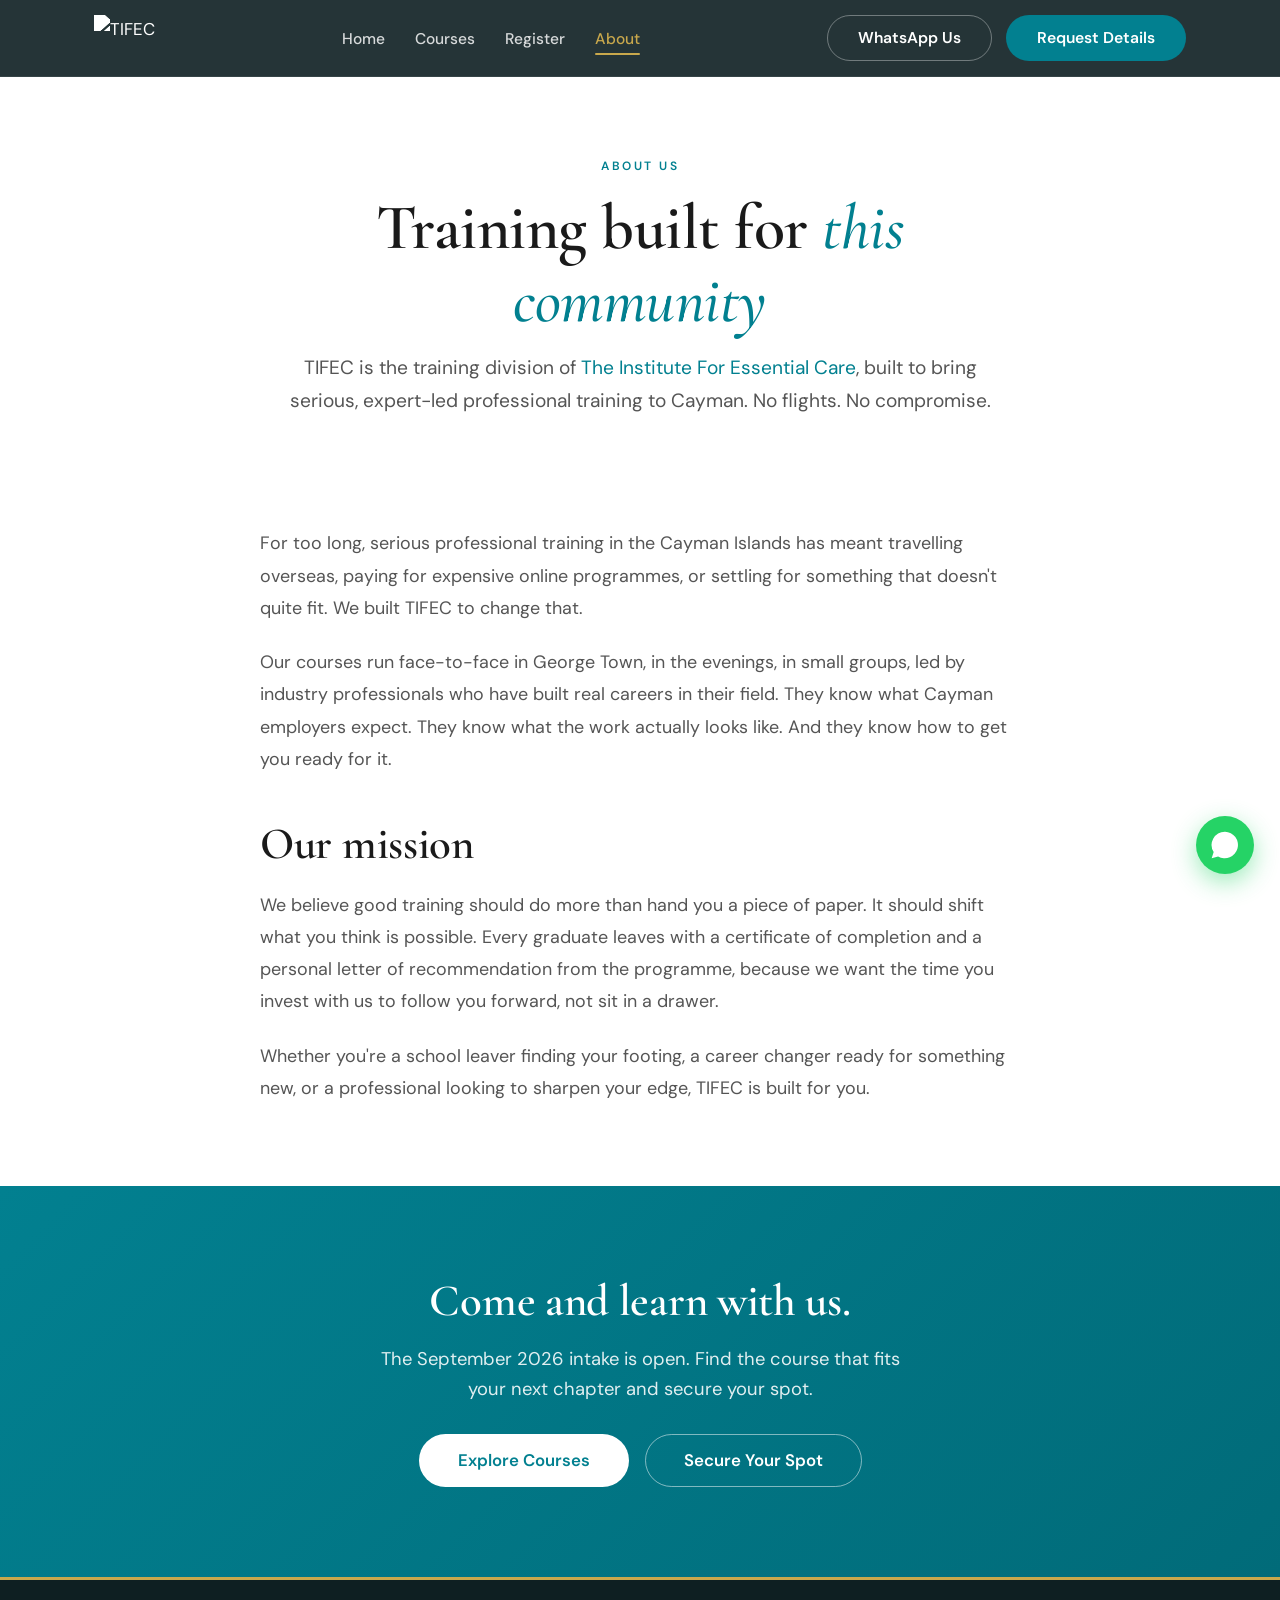
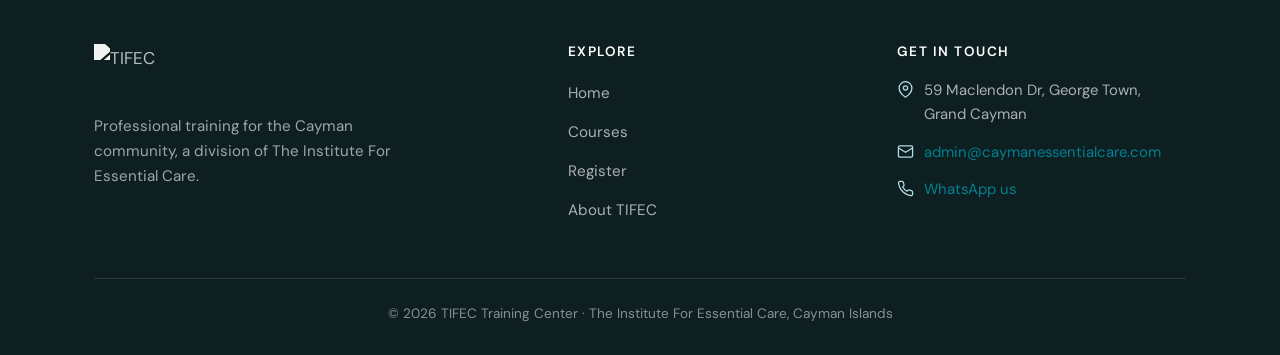
==== commit a4555385: "Payment flow: Secure Your Spot CTAs, readiness question, deadlines, Sept 7/8 start dates, 10-week du" ====
--- a/about.html
+++ b/about.html
@@ -61,10 +61,10 @@
   <section class="section cta-band">
     <div class="container reveal">
       <h2>Come and learn with us.</h2>
-      <p>The September 2026 intake is open. Find the course that fits your next chapter, no deposit needed to reserve your place.</p>
+      <p>The September 2026 intake is open. Find the course that fits your next chapter and secure your spot.</p>
       <div class="hero-actions">
         <a href="courses.html" class="btn btn-light btn-lg">Explore Courses</a>
-        <a href="register.html" class="btn btn-outline btn-lg" style="color:#fff;border-color:rgba(255,255,255,0.5)">Request Course Details</a>
+        <a href="register.html" class="btn btn-outline btn-lg" style="color:#fff;border-color:rgba(255,255,255,0.5)">Secure Your Spot</a>
       </div>
     </div>
   </section>
--- a/css/styles.css
+++ b/css/styles.css
@@ -345,6 +345,7 @@
 .checkbox-row { display: flex; align-items: flex-start; gap: 11px; }
 .checkbox-row input { width: 19px; height: 19px; margin-top: 3px; accent-color: var(--teal); flex-shrink: 0; cursor: pointer; }
 .checkbox-row label { font-weight: 400; color: var(--muted); font-size: 0.95rem; cursor: pointer; }
+.checkbox-row + .checkbox-row { margin-top: 10px; }
 .form-note { font-size: 0.85rem; color: var(--muted); margin-top: 6px; }
 
 /* form success message */
@@ -375,6 +376,7 @@
 .course-layout { display: grid; grid-template-columns: 1fr 340px; gap: 50px; align-items: start; }
 .course-main h2 { margin: 0 0 20px; }
 .course-main h2:not(:first-child) { margin-top: 48px; }
+.course-main h3 { font-family: var(--serif); font-size: 1.25rem; margin: 26px 0 12px; color: var(--text); }
 .course-main ul { margin: 0 0 10px; padding-left: 0; list-style: none; }
 .course-main ul li {
   position: relative;
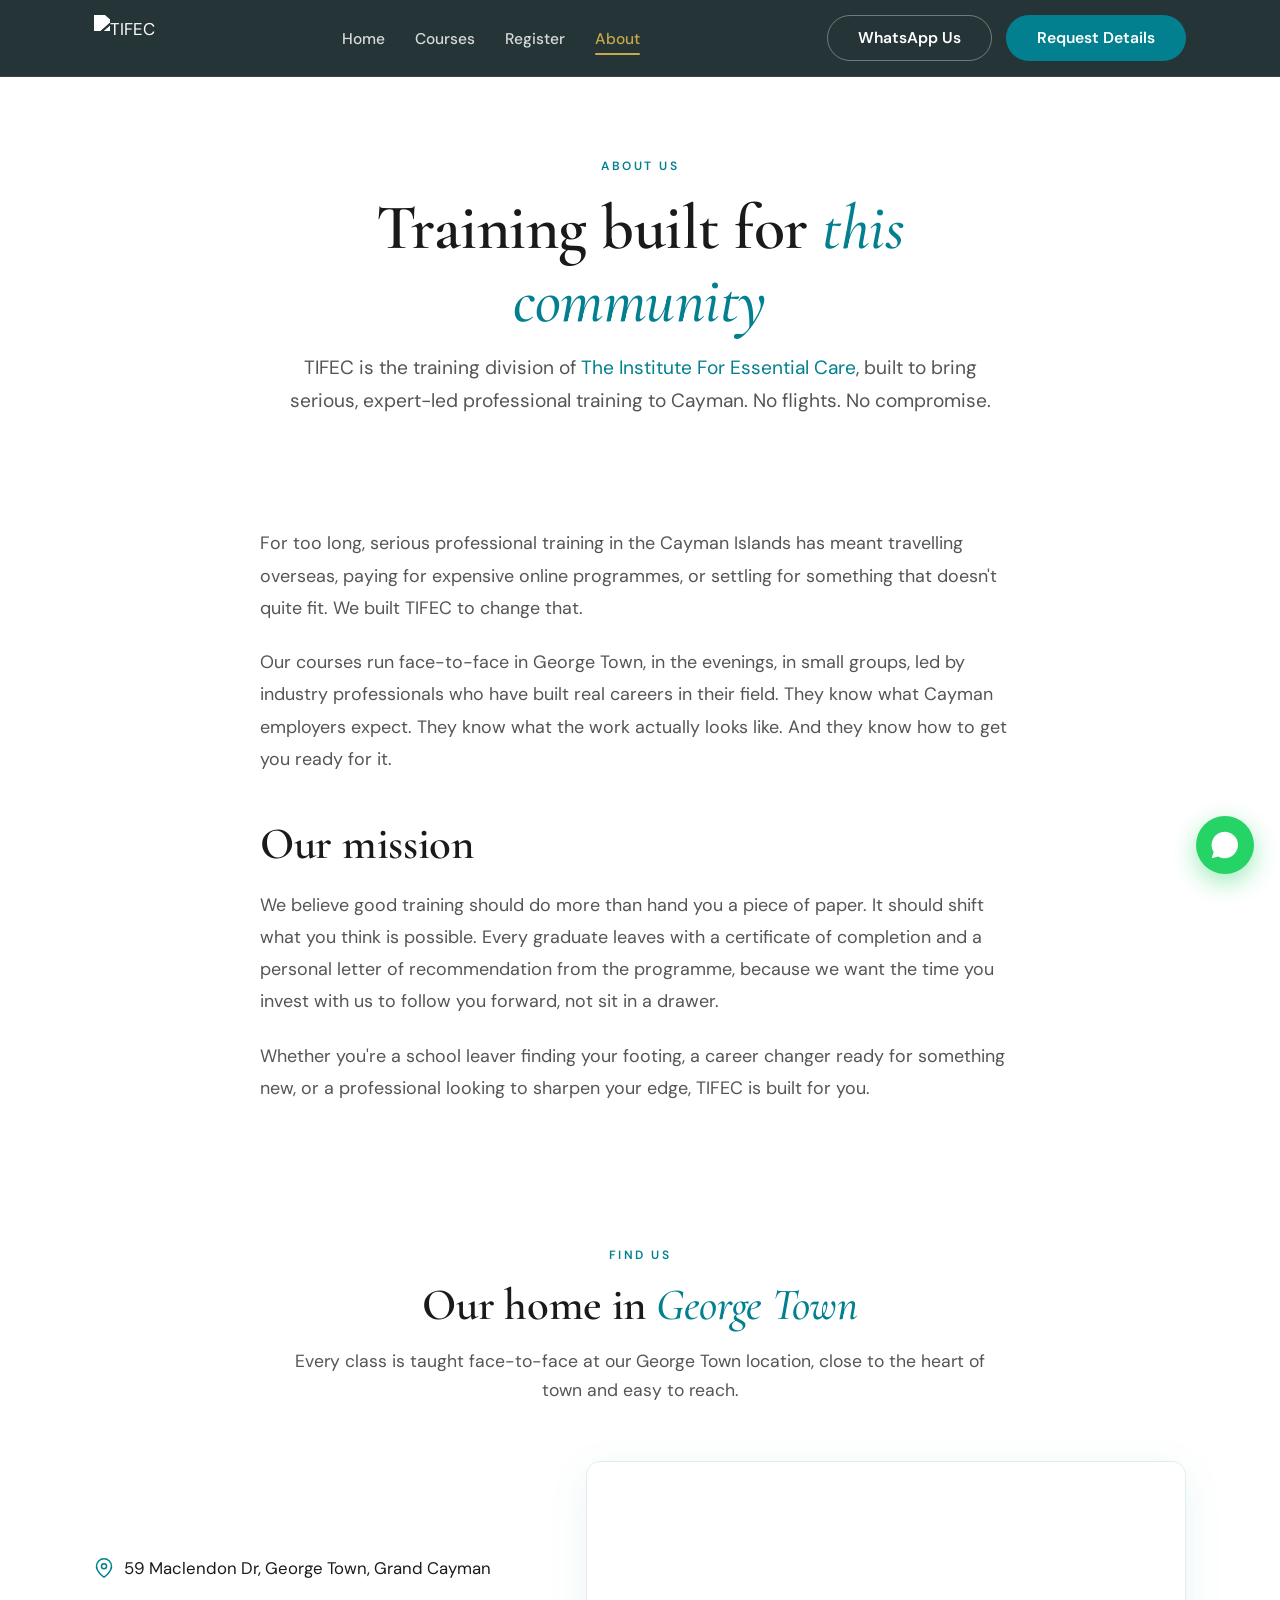
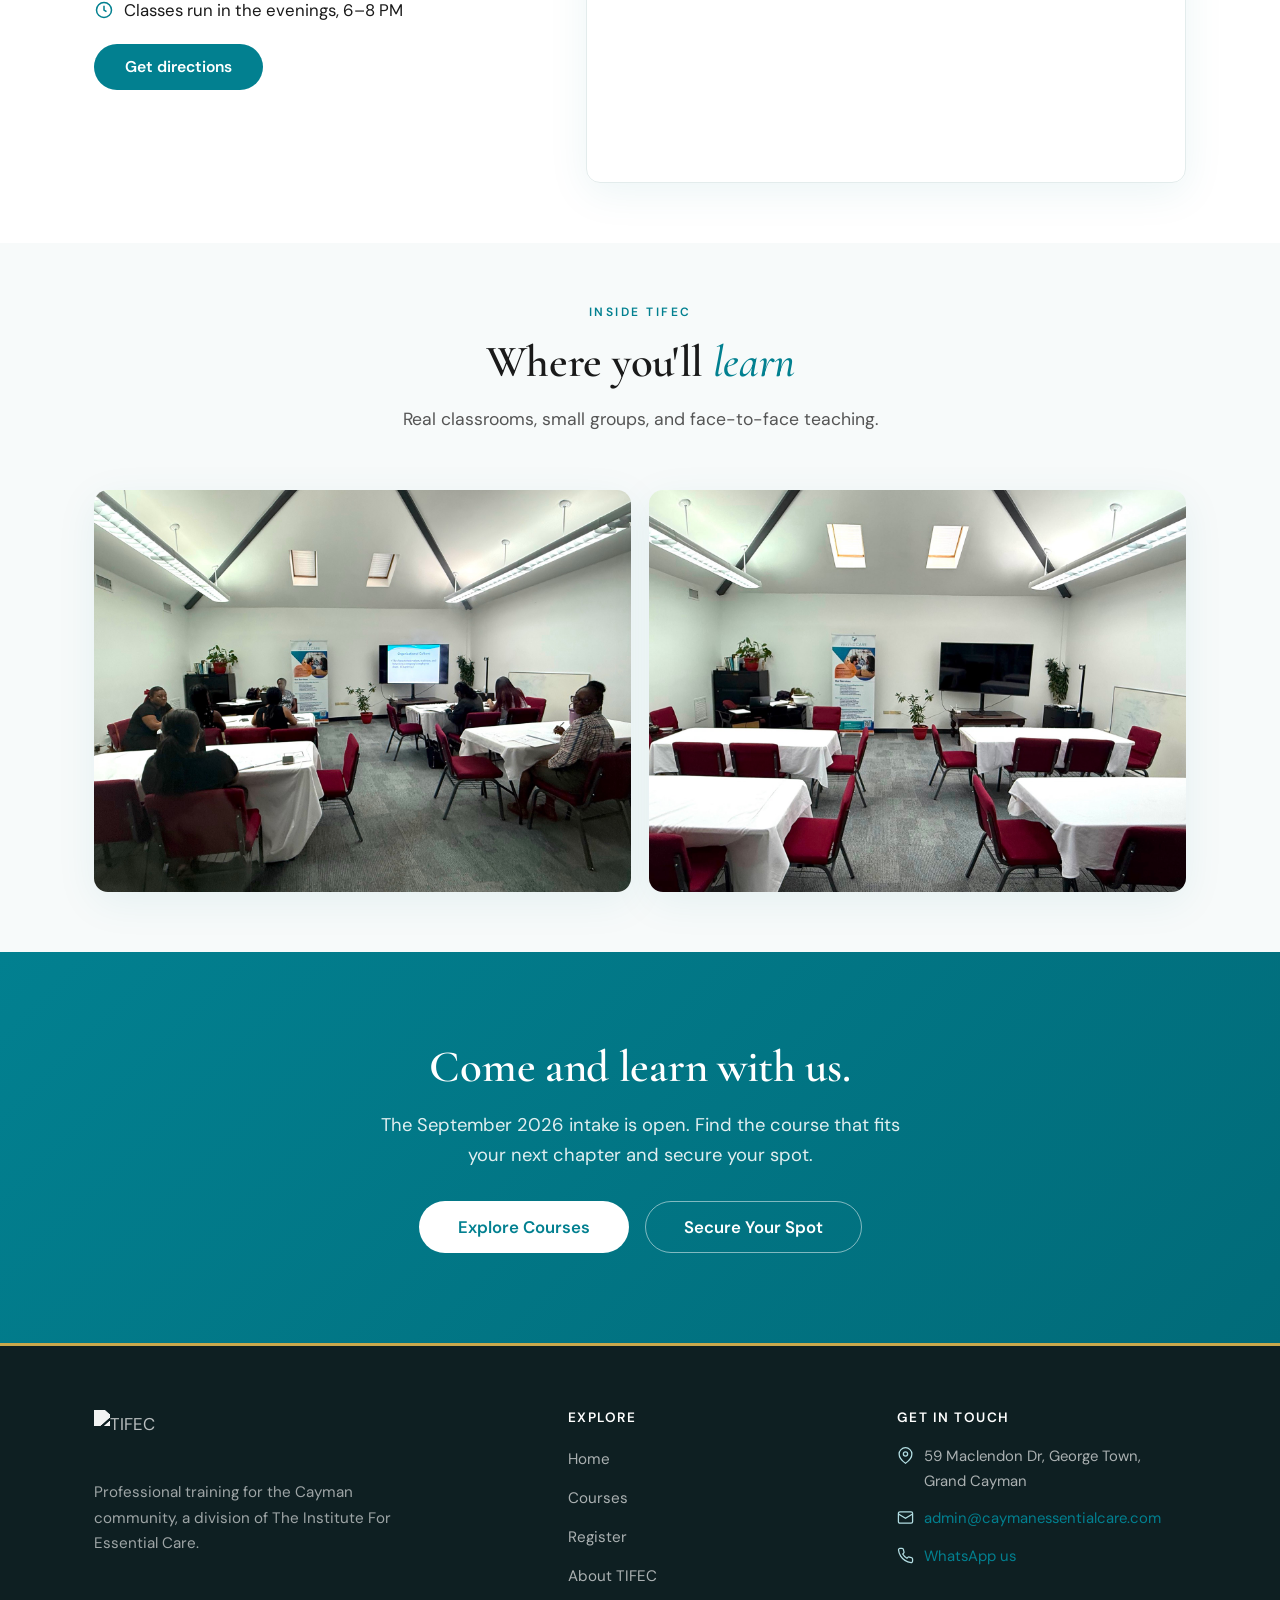
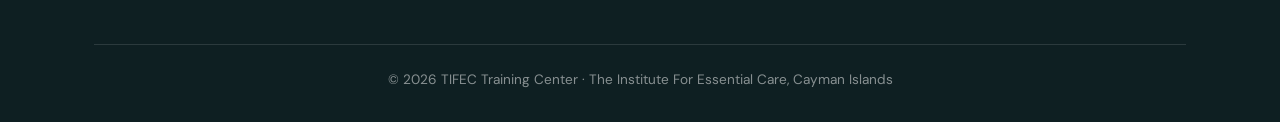
==== commit 0513281e: "About: add George Town location + map; classroom photo gallery on Home and About" ====
--- a/about.html
+++ b/about.html
@@ -57,6 +57,43 @@
     </div>
   </section>
 
+  <!-- LOCATION -->
+  <section class="section-sm">
+    <div class="container">
+      <div class="section-head reveal">
+        <span class="eyebrow">Find Us</span>
+        <h2>Our home in <em>George Town</em></h2>
+        <p>Every class is taught face-to-face at our George Town location, close to the heart of town and easy to reach.</p>
+      </div>
+      <div class="location-grid reveal">
+        <div class="location-info">
+          <div class="location-line"><svg viewBox="0 0 24 24" fill="none" stroke="currentColor" stroke-width="1.8"><path d="M21 10c0 7-9 13-9 13s-9-6-9-13a9 9 0 0 1 18 0z"/><circle cx="12" cy="10" r="3"/></svg> 59 Maclendon Dr, George Town, Grand Cayman</div>
+          <div class="location-line"><svg viewBox="0 0 24 24" fill="none" stroke="currentColor" stroke-width="1.8"><circle cx="12" cy="12" r="9"/><path d="M12 7v5l3 2"/></svg> Classes run in the evenings, 6–8 PM</div>
+          <a href="https://maps.app.goo.gl/htLzVJLMgsx8SQFV8" target="_blank" rel="noopener" class="btn btn-primary">Get directions</a>
+        </div>
+        <div class="location-map">
+          <iframe title="TIFEC Training Center location" loading="lazy" referrerpolicy="no-referrer-when-downgrade"
+            src="https://www.google.com/maps?q=59%20Maclendon%20Dr%2C%20George%20Town%2C%20Grand%20Cayman&output=embed"></iframe>
+        </div>
+      </div>
+    </div>
+  </section>
+
+  <!-- CLASSROOM GALLERY -->
+  <section class="section-sm bg-soft">
+    <div class="container">
+      <div class="section-head reveal">
+        <span class="eyebrow">Inside TIFEC</span>
+        <h2>Where you'll <em>learn</em></h2>
+        <p>Real classrooms, small groups, and face-to-face teaching.</p>
+      </div>
+      <div class="gallery reveal">
+        <div class="gallery-item"><img src="images/classroom-1.jpg" alt="A TIFEC class in session in George Town" loading="lazy" /></div>
+        <div class="gallery-item"><img src="images/classroom-2.jpg" alt="The TIFEC classroom set up for a session" loading="lazy" /></div>
+      </div>
+    </div>
+  </section>
+
   <!-- CTA BAND -->
   <section class="section cta-band">
     <div class="container reveal">
--- a/css/styles.css
+++ b/css/styles.css
@@ -539,6 +539,28 @@
 /* ---------- Reveal animation ---------- */
 .reveal { opacity: 0; transform: translateY(24px); transition: opacity 0.7s ease, transform 0.7s ease; }
 .reveal.in { opacity: 1; transform: translateY(0); }
+
+/* ---------- Location + classroom gallery (About) ---------- */
+.location-grid { display: grid; grid-template-columns: 1fr 1.3fr; gap: 30px; align-items: stretch; }
+.location-info { display: flex; flex-direction: column; gap: 14px; justify-content: center; }
+.location-line { display: flex; align-items: flex-start; gap: 10px; color: var(--text); font-size: 1.05rem; }
+.location-line svg { width: 20px; height: 20px; color: var(--teal); flex-shrink: 0; margin-top: 3px; }
+.location-info .btn { align-self: flex-start; margin-top: 6px; }
+.location-map { border-radius: var(--radius); overflow: hidden; box-shadow: var(--shadow); min-height: 320px; border: 1px solid var(--border); }
+.location-map iframe { width: 100%; height: 100%; min-height: 320px; border: 0; display: block; }
+
+.gallery { display: grid; grid-template-columns: repeat(auto-fit, minmax(300px, 1fr)); gap: 18px; }
+.gallery-item { border-radius: var(--radius); overflow: hidden; aspect-ratio: 4 / 3; box-shadow: var(--shadow); }
+.gallery-item img { width: 100%; height: 100%; object-fit: cover; display: block; transition: transform var(--transition); }
+.gallery-item:hover img { transform: scale(1.04); }
+.gallery-item.placeholder {
+  display: flex; align-items: center; justify-content: center;
+  background: var(--teal-light); border: 1px dashed var(--teal-mid); box-shadow: none;
+}
+.gallery-item.placeholder span {
+  font-size: 0.85rem; font-weight: 600; letter-spacing: 0.5px; color: var(--teal-dark);
+  text-transform: uppercase;
+}
 
 /* ---------- Responsive ---------- */
 @media (max-width: 940px) {
@@ -576,4 +598,6 @@
   .form-card { padding: 28px; }
   .footer-grid { grid-template-columns: 1fr; gap: 32px; }
   .hero { padding: 70px 0 80px; }
-}
+  .location-grid { grid-template-columns: 1fr; }
+  .gallery { grid-template-columns: 1fr 1fr; }
+}
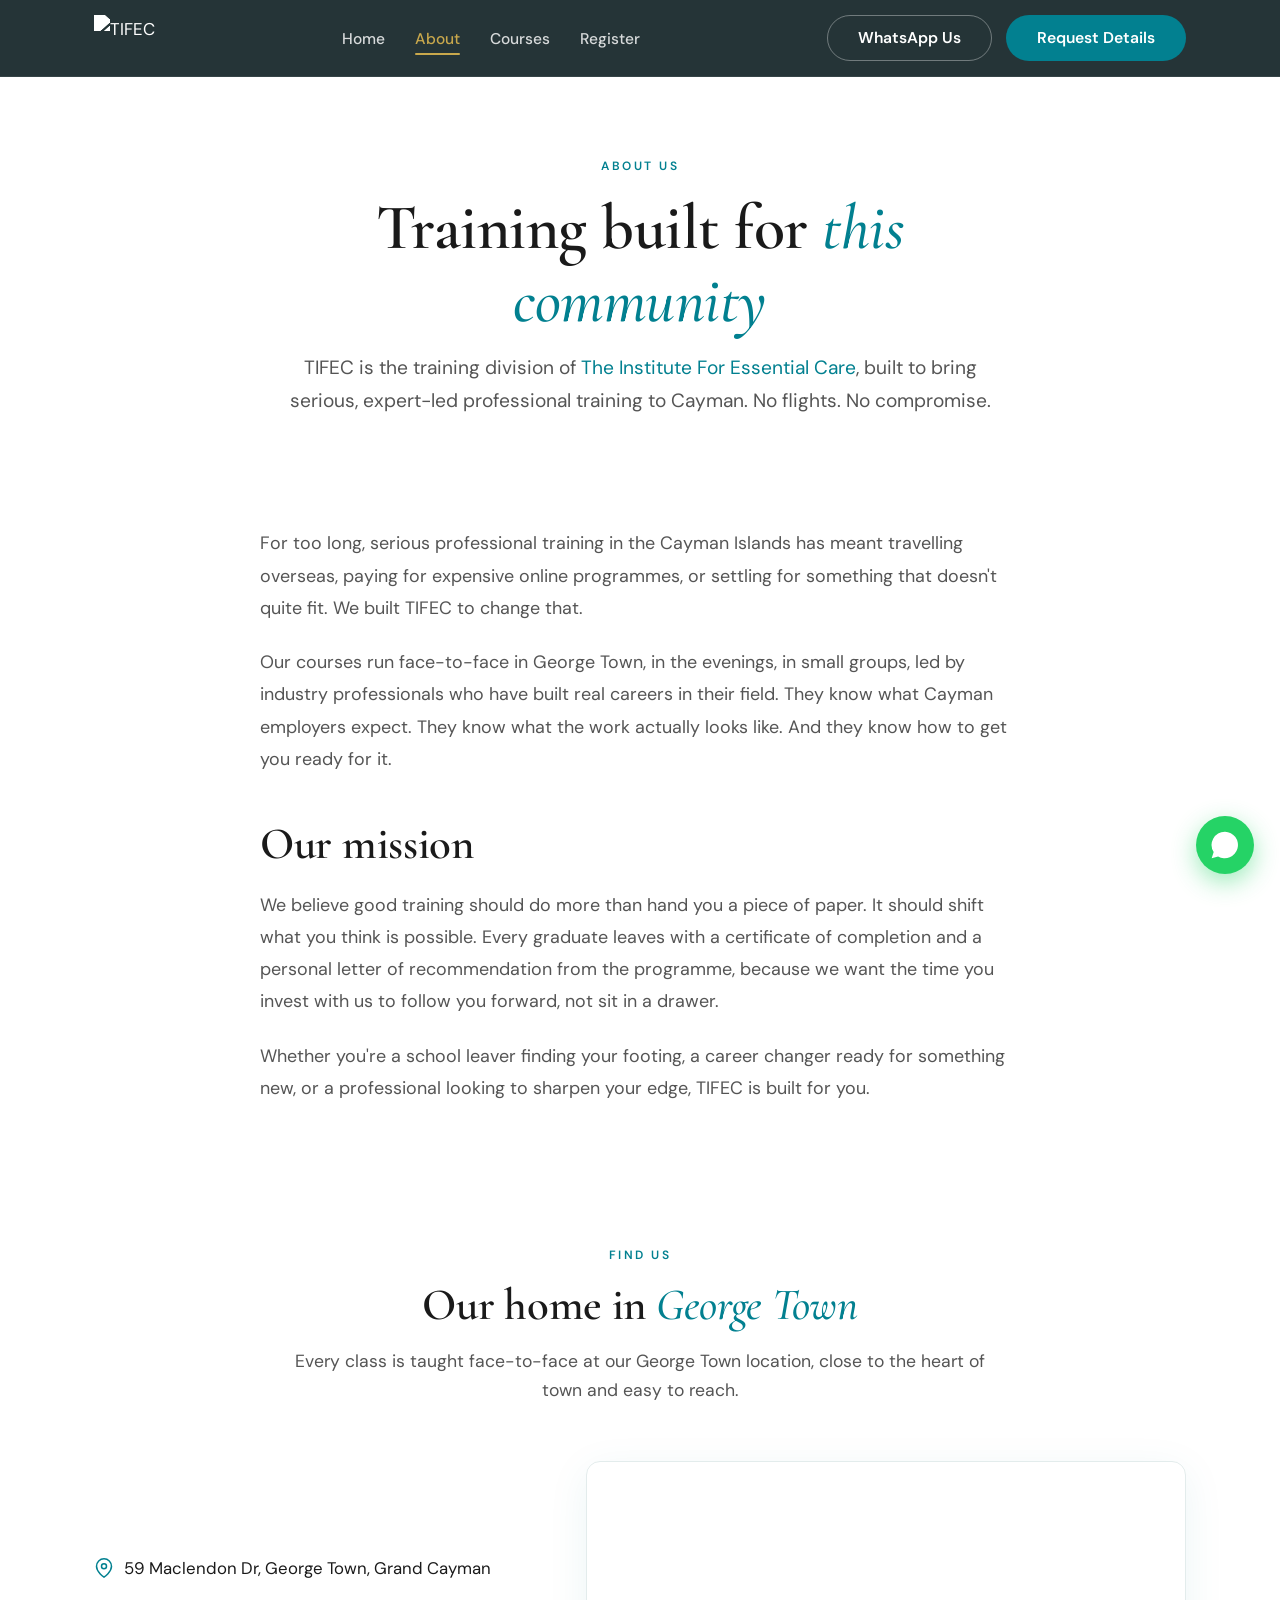
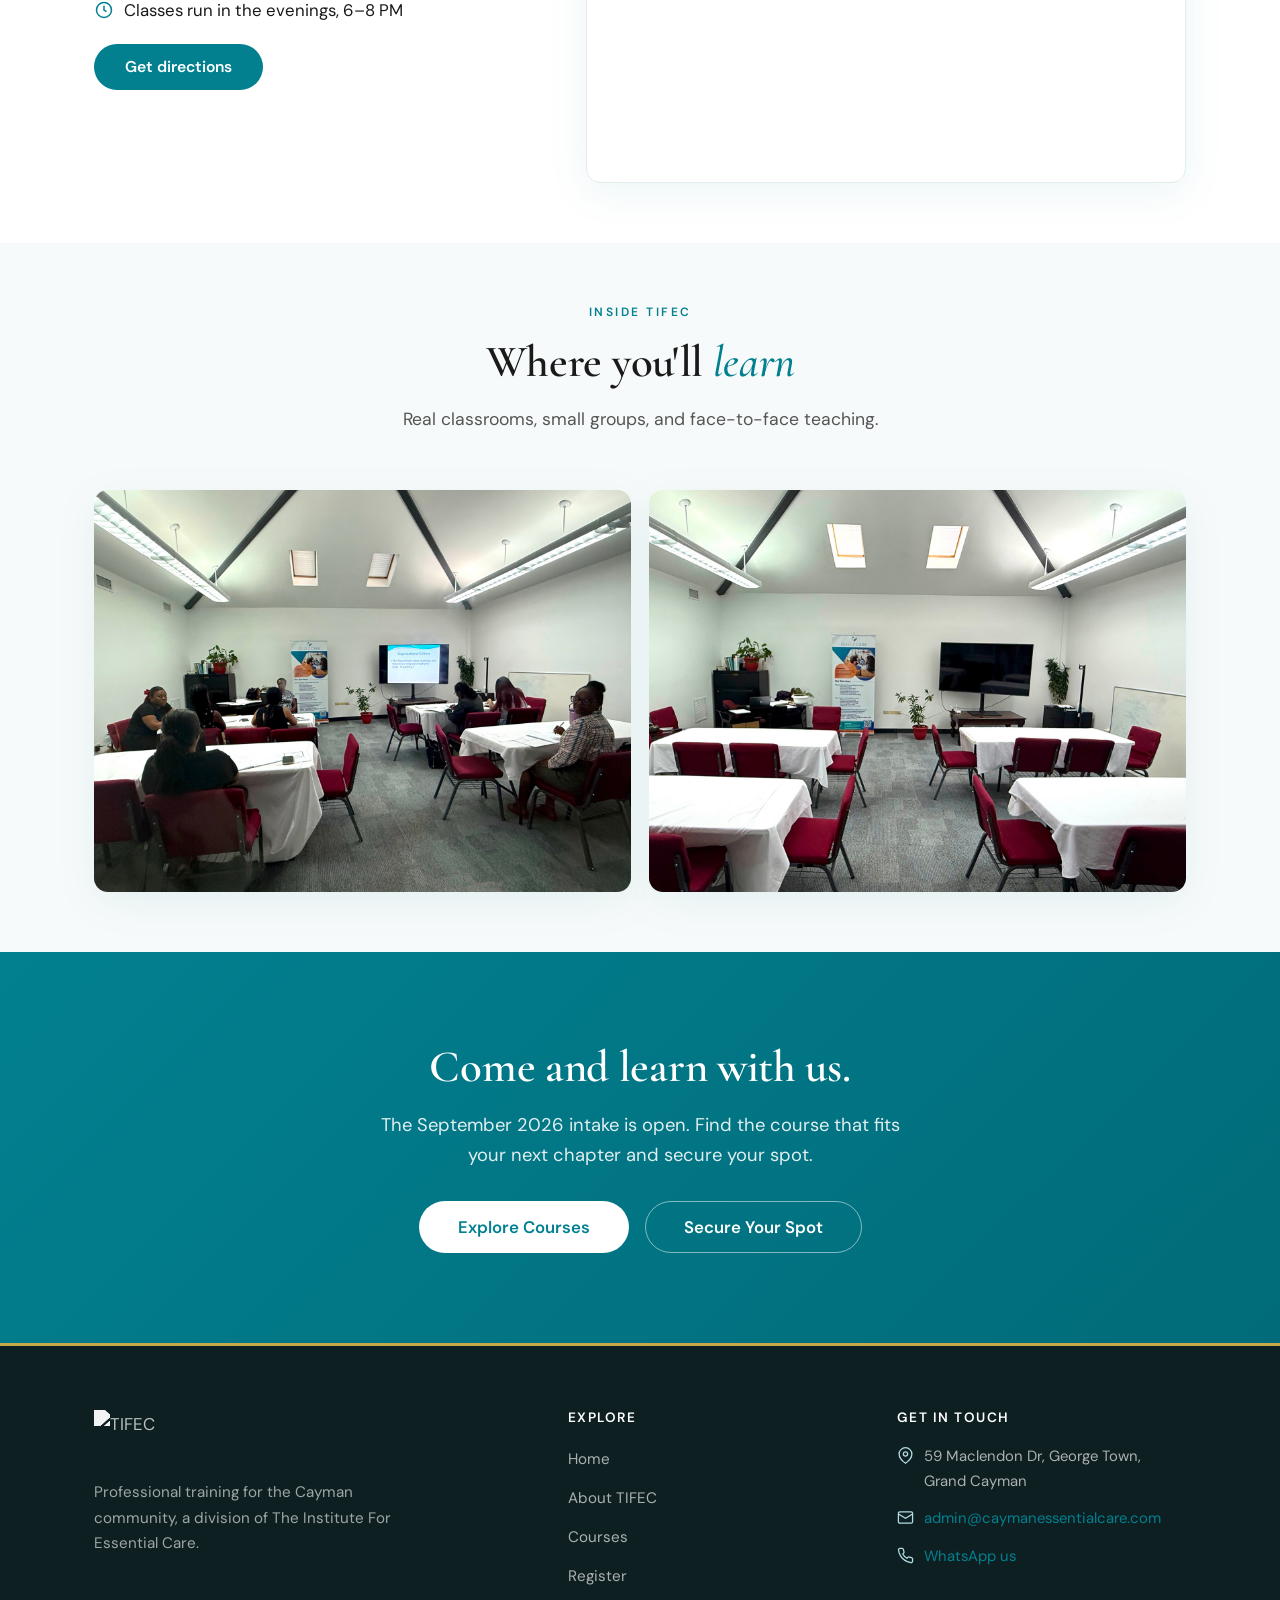
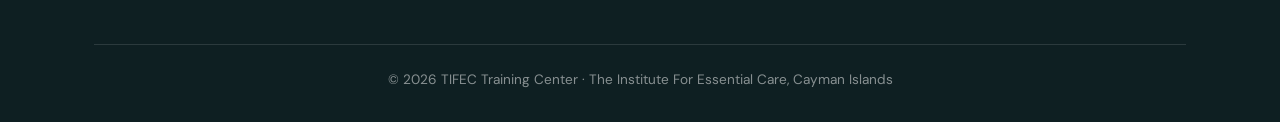
==== commit cecb0d70: "Move About nav link to right after Home across all pages Co-Authored-By: Claude Opus 4.8 <noreply@an" ====
--- a/about.html
+++ b/about.html
@@ -20,9 +20,10 @@
       </a>
       <ul class="nav-links">
         <li><a href="index.html">Home</a></li>
+        <li><a href="about.html" class="active">About</a></li>
         <li><a href="courses.html">Courses</a></li>
         <li><a href="register.html">Register</a></li>
-        <li><a href="about.html" class="active">About</a></li>
+
       </ul>
       <div class="nav-cta">
         <a href="https://wa.me/4407555476193" target="_blank" rel="noopener" class="btn btn-outline">WhatsApp Us</a>
@@ -120,9 +121,10 @@
           <h4>Explore</h4>
           <ul>
             <li><a href="index.html">Home</a></li>
+            <li><a href="about.html">About TIFEC</a></li>
             <li><a href="courses.html">Courses</a></li>
             <li><a href="register.html">Register</a></li>
-            <li><a href="about.html">About TIFEC</a></li>
+
           </ul>
         </div>
         <div>
